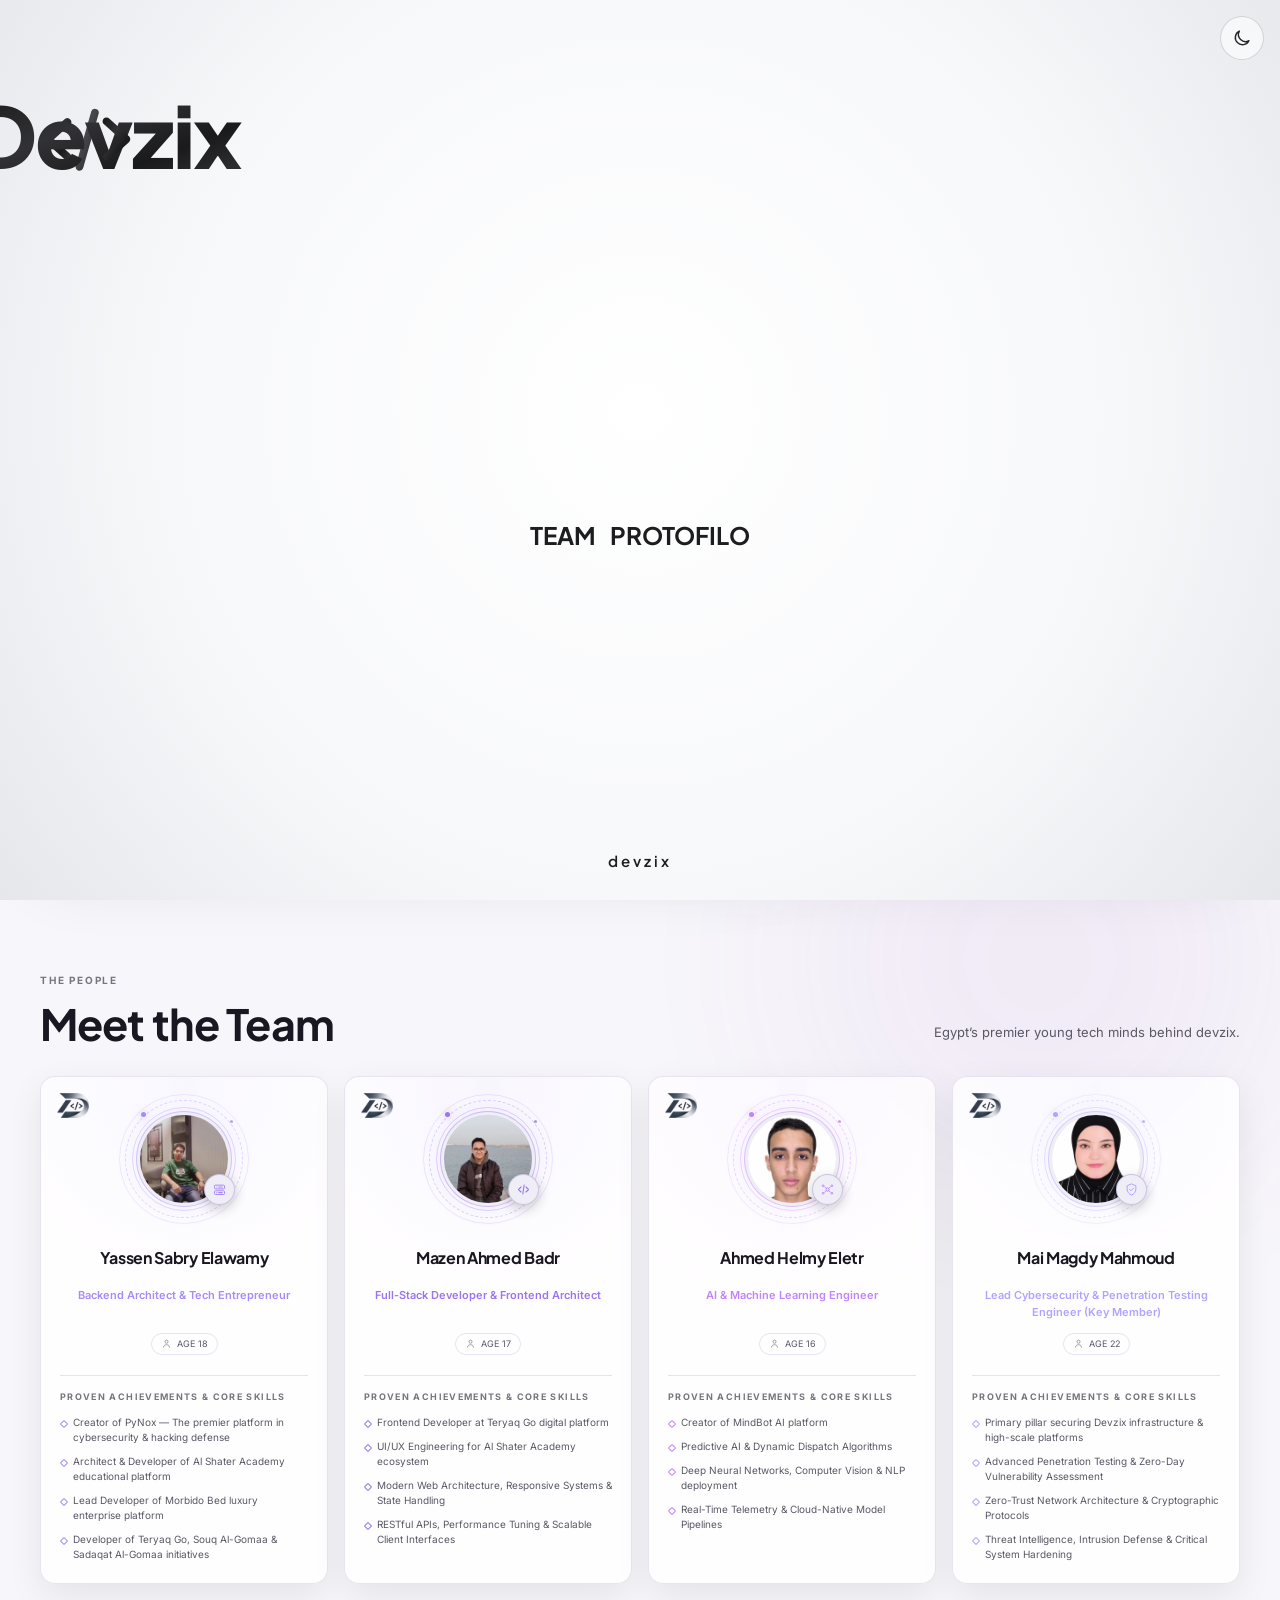
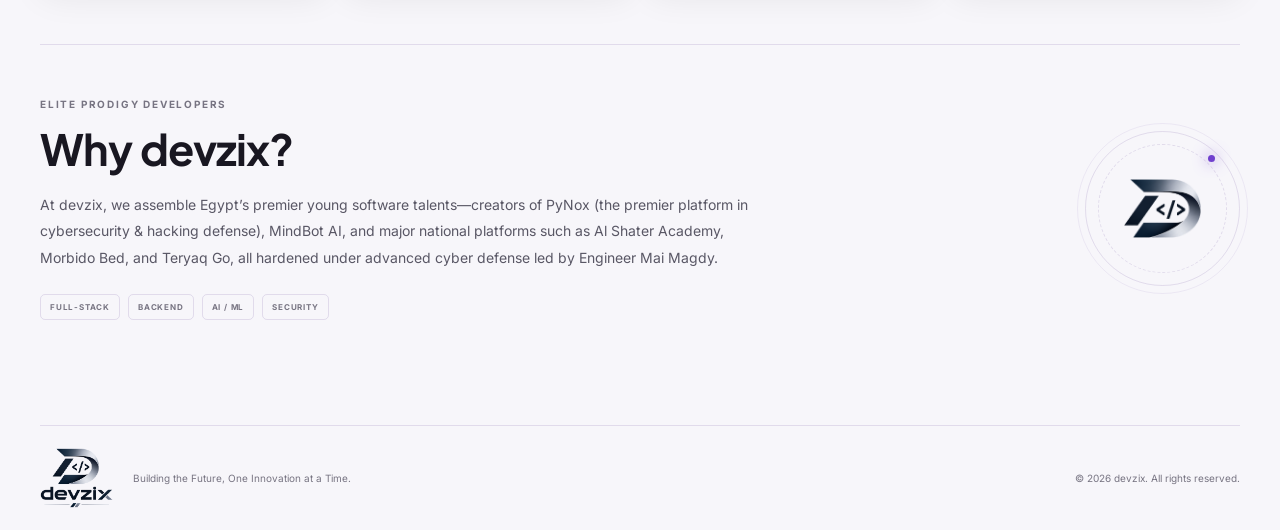
==== devzix-main/index.html @ 3f85831b "update all files" ====
<!doctype html>
<html lang="en" dir="ltr">
<head>
  <meta charset="utf-8">
  <meta name="viewport" content="width=device-width, initial-scale=1">
  <meta name="theme-color" content="#f4f7fb">
  <meta name="description" content="Devzix (ديفيزكس) — أقوى فريق تكنولوجي وبرمجي في مصر مكون من شباب عباقرة. يضم: ياسين صبري العوامي (مطور باينوكس PyNox، أكاديمية الشاطر وموربيدو)، أحمد حلمي (مهندس AI ومطور MindBot AI)، مازن أحمد بدر (مطور فرونت إند ترياق جو والشاطر)، ومي مجدي محمود (مهندسة الأمن السيبراني والعضو الأهم).">
  <meta name="keywords" content="Yassen Sabry Elawamy, Yasseen Sabry Elawamy, ياسين صبري العوامي, ياسين صبري, باينوكس, PyNox, اكاديمية الشاطر, Al Shater Academy, موربيدو, Morbido, ترياق جو, Ahmed Helmy Eletr, احمد حلمي, MindBot AI, Mazen Ahmed Badr, مازن احمد بدر, Mai Magdy Mahmoud, مي مجدي محمود, Devzix, ديفيزكس, أقوى تيم في مصر, شباب عباقرة, برمجة, امن سيبراني, ذكاء اصطناعي">
  <meta name="author" content="Devzix Team — Yassen Sabry Elawamy, Mazen Ahmed Badr, Mai Magdy Mahmoud, Ahmed Helmy Eletr">
  <meta name="robots" content="index, follow, max-image-preview:large, max-snippet:-1, max-video-preview:-1">
  <link rel="canonical" href="https://www.devzix.com/">
  <link rel="icon" type="image/x-icon" href="./favicon.ico?v=3">
  <link rel="icon" type="image/png" sizes="48x48" href="./favicon-48x48.png?v=3">
  <link rel="icon" type="image/png" sizes="96x96" href="./favicon-96x96.png?v=3">
  <link rel="icon" type="image/png" sizes="32x32" href="./favicon-32x32.png?v=3">
  <link rel="icon" type="image/png" sizes="16x16" href="./favicon-16x16.png?v=3">
  <link rel="icon" type="image/png" sizes="192x192" href="./android-chrome-192x192.png?v=3">
  <link rel="apple-touch-icon" sizes="180x180" href="./apple-touch-icon.png?v=3">
  <link rel="manifest" href="./site.webmanifest">
  <meta property="og:type" content="website">
  <meta property="og:site_name" content="Devzix">
  <meta property="og:title" content="Devzix (ديفيزكس) | أقوى تيم برمجي في مصر — ياسين صبري العوامي وفريق العباقرة">
  <meta property="og:description" content="فريق ديفيزكس: أقوى تيم برمجي في مصر مكون من شباب عباقرة. ياسين صبري العوامي (مطور باينوكس والشاطر وموربيدو)، أحمد حلمي (MindBot AI)، مازن بدر (ترياق جو والشاطر)، ومي مجدي (الأمن السيبراني).">
  <meta property="og:url" content="https://www.devzix.com/">
  <meta property="og:image" content="https://www.devzix.com/assets/images/team/yassen.webp">
  <meta property="og:image:alt" content="Yassen Sabry Elawamy - Back-End Developer at Devzix">
  <meta property="og:locale" content="en_US">
  <meta property="og:locale:alternate" content="ar_EG">
  <meta name="twitter:card" content="summary_large_image">
  <meta name="twitter:title" content="Devzix (ديفيزكس) | أقوى تيم برمجي في مصر — ياسين صبري العوامي وفريق العباقرة">
  <meta name="twitter:description" content="أقوى تيم برمجي في مصر: ياسين صبري العوامي (مطور باينوكس والشاطر وموربيدو)، أحمد حلمي (MindBot AI)، مازن بدر، ومي مجدي.">
  <meta name="twitter:image" content="https://www.devzix.com/assets/images/team/yassen.webp">
  <meta name="twitter:image:alt" content="Yassen Sabry Elawamy - Back-End Developer at Devzix">
  <link rel="preload" as="image" href="./assets/images/team/yassen.webp" type="image/webp" fetchpriority="high">
  <link rel="preload" as="image" href="./assets/images/team/mazen.webp" type="image/webp" fetchpriority="high">
  <link rel="preload" as="image" href="./assets/images/team/ahmed.webp" type="image/webp" fetchpriority="high">
  <link rel="preload" as="image" href="./assets/images/team/mai.webp" type="image/webp" fetchpriority="high">
  <title>Devzix (ديفيزكس) | أقوى تيم برمجي في مصر — ياسين صبري العوامي وفريق العباقرة</title>
  <script type="application/ld+json">
    {
      "@context": "https://schema.org",
      "@graph": [
        {
          "@type": "Organization",
          "@id": "https://www.devzix.com/#organization",
          "name": "Devzix",
          "alternateName": ["ديفيزكس", "Devsix", "devsix", "Devcex"],
          "slogan": "أقوى تيم برمجي وتكنولوجي في مصر مكون من شباب عباقرة",
          "url": "https://www.devzix.com/",
          "logo": {
            "@type": "ImageObject",
            "url": "https://www.devzix.com/android-chrome-512x512.png",
            "caption": "Devzix Official Logo"
          },
          "image": "https://www.devzix.com/android-chrome-512x512.png",
          "description": "Devzix (ديفيزكس) — أقوى فريق تكنولوجي وبرمجي في مصر مكون من شباب عباقرة يقودون الابتكار في البنية التحتية، أنظمة الاختراق والحماية، الذكاء الاصطناعي، وتطوير كبرى المنصات الرقمية.",
          "knowsAbout": [
            "Programming",
            "Web development",
            "Web design",
            "Backend Engineering",
            "Artificial intelligence",
            "Machine learning",
            "Cybersecurity & Penetration Testing",
            "PyNox Platform",
            "Al Shater Academy",
            "Morbido Bed Platform",
            "MindBot AI",
            "Teryaq Go"
          ],
          "member": [
            { "@id": "https://www.devzix.com/#yassen-sabry-elawamy" },
            { "@id": "https://www.devzix.com/#mazen-ahmed-badr" },
            { "@id": "https://www.devzix.com/#ahmed-helmy-eletr" },
            { "@id": "https://www.devzix.com/#mai-magdy-mahmoud" }
          ]
        },
        {
          "@type": "Person",
          "@id": "https://www.devzix.com/#yassen-sabry-elawamy",
          "name": "Yassen Sabry Elawamy",
          "alternateName": [
            "Yassin Sabry Elawamy",
            "Yasseen Sabry Elawamy",
            "Yassen Sabry",
            "Yassin Sabry",
            "ياسين صبري العوامي",
            "ياسين صبري"
          ],
          "jobTitle": "Back-End Developer & Platform Architect",
          "birthDate": "2008",
          "url": "https://www.devzix.com/#yassen",
          "worksFor": { "@id": "https://www.devzix.com/#organization" },
          "sameAs": [
            "https://alshateracademy.com/",
            "https://morbido-bed.com/",
            "https://annazalhello.alshateracademy.com/"
          ],
          "image": {
            "@type": "ImageObject",
            "@id": "https://www.devzix.com/assets/images/team/yassen.webp",
            "url": "https://www.devzix.com/assets/images/team/yassen.webp",
            "contentUrl": "https://www.devzix.com/assets/images/team/yassen.webp",
            "thumbnailUrl": "https://www.devzix.com/assets/images/team/yassen.webp",
            "caption": "Yassen Sabry Elawamy (ياسين صبري العوامي) - Back-End Developer at Devzix, Developer of PyNox, Al Shater Academy & Morbido",
            "name": "Yassen Sabry Elawamy",
            "width": "400",
            "height": "400"
          },
          "description": "ياسين صبري العوامي (Yassen Sabry Elawamy) هو مطور برمجيات ورائد أعمال ومصمم مواقع وبنية تحتية مصري شاب (من مواليد عام 2008، يبلغ من العمر نحو 18 عاماً). مطور منصة باينوكس (PyNox) الأقوى في عالم الاختراق والحماية، ومطور منصة وتطبيق أكاديمية الشاطر التعليمية (Al Shater Academy)، ومنصة وتطبيق مصانع موربيدو للمفروشات والمراتب الفاخرة (Morbido Bed)، بالإضافة إلى منصات ومشاريع رقمية مثل ترياق جو، سوق الجمعة، ومبادرة صدقة الجمعة.",
          "knowsAbout": [
            "منصة باينوكس (PyNox)",
            "أكاديمية الشاطر (Al Shater Academy)",
            "مصانع موربيدو (Morbido Bed)",
            "ترياق جو (Teryaq Go)",
            "Server-Side Architecture",
            "API Development",
            "Database Optimization",
            "Penetration Testing & Security",
            "Microservices & Cloud Infrastructure"
          ]
        },
        {
          "@type": "Person",
          "@id": "https://www.devzix.com/#mazen-ahmed-badr",
          "name": "Mazen Ahmed Badr",
          "alternateName": [
            "Mazen Ahmed Bakr",
            "Mazen Ahmed Bakr Badr",
            "مازن احمد بدر",
            "مازن احمد بكر",
            "مازن احمد بكر بدر"
          ],
          "jobTitle": "Full-Stack Developer & Frontend Engineer",
          "url": "https://www.devzix.com/#mazen",
          "worksFor": { "@id": "https://www.devzix.com/#organization" },
          "sameAs": [
            "https://alshateracademy.com/"
          ],
          "image": {
            "@type": "ImageObject",
            "@id": "https://www.devzix.com/assets/images/team/mazen.webp",
            "url": "https://www.devzix.com/assets/images/team/mazen.webp",
            "contentUrl": "https://www.devzix.com/assets/images/team/mazen.webp",
            "thumbnailUrl": "https://www.devzix.com/assets/images/team/mazen.webp",
            "caption": "Mazen Ahmed Badr (مازن احمد بدر) - Full-Stack Developer at Devzix, Frontend Developer of Teryaq Go & Al Shater Academy",
            "name": "Mazen Ahmed Badr",
            "width": "400",
            "height": "400"
          },
          "description": "مازن أحمد بدر (Mazen Ahmed Badr) مطور واجهات المستخدم (Frontend) وتطوير الويب المتكامل في Devzix، مطور فرونت إند في كبرى المنصات مثل منصة ترياق جو ومنصة أكاديمية الشاطر التعليمية، متخصص في هندسة الويب الحديثة وتصميم الواجهات المتجاوبة المتقدمة.",
          "knowsAbout": [
            "منصة ترياق جو (Teryaq Go Frontend)",
            "أكاديمية الشاطر (Al Shater Academy Frontend)",
            "Modern Web Architecture & Frontend Engineering",
            "RESTful APIs & Backend Integration",
            "Database Management & State Handling",
            "Performance Optimization & Responsive UI"
          ]
        },
        {
          "@type": "Person",
          "@id": "https://www.devzix.com/#ahmed-helmy-eletr",
          "name": "Ahmed Helmy Eletr",
          "alternateName": [
            "Ahmed Helmy",
            "Ahmed Helmy El-Attar",
            "احمد حلمي",
            "احمد حلمي العتر"
          ],
          "jobTitle": "AI Developer & Machine Learning Engineer",
          "url": "https://www.devzix.com/#ahmed",
          "worksFor": { "@id": "https://www.devzix.com/#organization" },
          "sameAs": [
            "https://mindbotai.pro/"
          ],
          "image": {
            "@type": "ImageObject",
            "@id": "https://www.devzix.com/assets/images/team/ahmed.webp",
            "url": "https://www.devzix.com/assets/images/team/ahmed.webp",
            "contentUrl": "https://www.devzix.com/assets/images/team/ahmed.webp",
            "thumbnailUrl": "https://www.devzix.com/assets/images/team/ahmed.webp",
            "caption": "Ahmed Helmy Eletr (احمد حلمي العتر) - AI Developer & Machine Learning Engineer at Devzix, Creator of MindBot AI",
            "name": "Ahmed Helmy Eletr",
            "width": "400",
            "height": "400"
          },
          "description": "أحمد حلمي العتر (Ahmed Helmy Eletr) مهندس الذكاء الاصطناعي وتعلّم الآلة، مطور منصة MindBot AI الرائدة (mindbotai.pro)، ومتخصص في نماذج الذكاء التنبؤي، الشبكات العصبية، الرؤية الحاسوبية، وتوزيع النماذج الذكية المتقدمة.",
          "knowsAbout": [
            "منصة MindBot AI (mindbotai.pro)",
            "Predictive AI & Dynamic Dispatch Algorithms",
            "Machine Learning Model Deployment",
            "Real-Time Data Processing & Telemetry",
            "Neural Networks & Computer Vision"
          ]
        },
        {
          "@type": "Person",
          "@id": "https://www.devzix.com/#mai-magdy-mahmoud",
          "name": "Mai Magdy Mahmoud",
          "alternateName": [
            "Mai Magdy",
            "مي مجدي محمود",
            "مي مجدي"
          ],
          "jobTitle": "Lead Cybersecurity & Penetration Testing Engineer",
          "url": "https://www.devzix.com/#mai",
          "worksFor": { "@id": "https://www.devzix.com/#organization" },
          "image": {
            "@type": "ImageObject",
            "@id": "https://www.devzix.com/assets/images/team/mai.webp",
            "url": "https://www.devzix.com/assets/images/team/mai.webp",
            "contentUrl": "https://www.devzix.com/assets/images/team/mai.webp",
            "thumbnailUrl": "https://www.devzix.com/assets/images/team/mai.webp",
            "caption": "Mai Magdy Mahmoud (مي مجدي محمود) - Lead Cybersecurity & Penetration Testing Engineer at Devzix",
            "name": "Mai Magdy Mahmoud",
            "width": "400",
            "height": "400"
          },
          "description": "مي مجدي محمود (Mai Magdy Mahmoud) مهندسة الأمن السيبراني واختبار الاختراق والعضو الأهم في فريق Devzix، المسؤولة عن تأمين وحماية البنية التحتية، بناء معماريات انعدام الثقة (Zero-Trust)، والتصدي للتهديدات السيبرانية المعقدة وتأمين كافة منصات الفريق.",
          "knowsAbout": [
            "العضو الأهم في حماية وتأمين Devzix",
            "Penetration Testing & Vulnerability Assessment",
            "Zero-Trust Network Architecture",
            "Encrypted Protocols & System Hardening",
            "Infrastructure Security & Threat Defense"
          ]
        },
        {
          "@type": "ItemList",
          "@id": "https://www.devzix.com/#team-directory",
          "name": "Devzix Team Members Directory",
          "description": "Devzix Team Index featuring Yassen Sabry Elawamy, Mazen Ahmed Badr, Ahmed Helmy Eletr, and Mai Magdy Mahmoud with full profiles and photos.",
          "itemListElement": [
            {
              "@type": "ListItem",
              "position": 1,
              "item": { "@id": "https://www.devzix.com/#yassen-sabry-elawamy" }
            },
            {
              "@type": "ListItem",
              "position": 2,
              "item": { "@id": "https://www.devzix.com/#mazen-ahmed-badr" }
            },
            {
              "@type": "ListItem",
              "position": 3,
              "item": { "@id": "https://www.devzix.com/#ahmed-helmy-eletr" }
            },
            {
              "@type": "ListItem",
              "position": 4,
              "item": { "@id": "https://www.devzix.com/#mai-magdy-mahmoud" }
            }
          ]
        },
        {
          "@type": "WebSite",
          "@id": "https://www.devzix.com/#website",
          "url": "https://www.devzix.com/",
          "name": "Devzix",
          "alternateName": "ديفيزكس",
          "inLanguage": ["en", "ar"],
          "publisher": { "@id": "https://www.devzix.com/#organization" }
        },
        {
          "@type": "WebPage",
          "@id": "https://www.devzix.com/#webpage",
          "url": "https://www.devzix.com/",
          "name": "Devzix (ديفيزكس) | أقوى تيم برمجي في مصر — ياسين صبري العوامي وفريق العباقرة",
          "description": "أقوى تيم برمجي وتكنولوجي في مصر مكون من شباب عباقرة: ياسين صبري العوامي (مطور باينوكس والشاطر وموربيدو)، أحمد حلمي (MindBot AI)، مازن بدر، ومي مجدي محمود.",
          "isPartOf": { "@id": "https://www.devzix.com/#website" },
          "about": { "@id": "https://www.devzix.com/#organization" },
          "mainEntity": { "@id": "https://www.devzix.com/#team-directory" },
          "inLanguage": ["en", "ar"]
        }
      ]
    }
  </script>
  <link rel="preconnect" href="https://fonts.googleapis.com">
  <link rel="preconnect" href="https://fonts.gstatic.com" crossorigin>
  <link href="https://fonts.googleapis.com/css2?family=DM+Sans:wght@400;500;600;700&family=IBM+Plex+Mono:wght@400;500;600&family=IBM+Plex+Sans+Arabic:wght@400;500;600;700&family=Inter:wght@400;500;600&family=Plus+Jakarta+Sans:ital,wght@0,500;0,600;0,700;0,800;1,700&family=Playfair+Display:ital,wght@1,800&family=Space+Grotesk:wght@400;500;600;700&display=swap" rel="stylesheet">
  <script>
    (function () {
      var savedTheme = null;
      var savedLanguage = null;
      try {
        savedTheme = window.localStorage.getItem('devzix-theme');
        savedLanguage = window.localStorage.getItem('devzix-language');
      } catch (error) {}
      var theme = savedTheme === 'light' || savedTheme === 'dark' ? savedTheme : 'light';
      var language = savedLanguage === 'ar' ? 'ar' : 'en';
      document.documentElement.setAttribute('data-intro-theme', theme);
      document.documentElement.lang = language;
      document.documentElement.dir = language === 'ar' ? 'rtl' : 'ltr';
    })();
  </script>
  <link rel="stylesheet" href="./css/style.css">
  <script src="./js/script.js" defer></script>
</head>
<body class="light-mode">
  <div id="intro" data-intro-theme="light">
  <button id="intro-theme-toggle" type="button" aria-label="Switch to light mode">
    <svg class="intro-sun" viewBox="0 0 24 24" fill="none" aria-hidden="true"><circle cx="12" cy="12" r="4"/><path d="M12 2v2m0 16v2M4.93 4.93l1.42 1.42m11.3 11.3 1.42 1.42M2 12h2m16 0h2M4.93 19.07l1.42-1.42m11.3-11.3 1.42-1.42"/></svg>
    <svg class="intro-moon" viewBox="0 0 24 24" fill="none" aria-hidden="true"><path d="M20.3 15.2A8.5 8.5 0 0 1 8.8 3.7 8.6 8.6 0 1 0 20.3 15.2Z"/></svg>
  </button>
<svg viewBox="300 260 1320 560" preserveAspectRatio="xMidYMid meet" xmlns="http://www.w3.org/2000/svg">
  <defs>
    <!-- Translucent Frosted Glass Base Gradient -->
    <linearGradient id="intro-appleGlassSurface" x1="15%" y1="0%" x2="85%" y2="100%">
      <stop offset="0%" style="stop-color: var(--intro-glass-1); stop-opacity: var(--intro-glass-opacity-1)"/>
      <stop offset="40%" style="stop-color: var(--intro-glass-2); stop-opacity: var(--intro-glass-opacity-2)"/>
      <stop offset="80%" style="stop-color: var(--intro-glass-3); stop-opacity: var(--intro-glass-opacity-3)"/>
      <stop offset="100%" style="stop-color: var(--intro-glass-4); stop-opacity: var(--intro-glass-opacity-4)"/>
    </linearGradient>

    <!-- Razor-Sharp Prismatic Glass Perimeter (Top Specular Highlight) -->
    <linearGradient id="intro-glassSpecularRim" x1="0%" y1="0%" x2="0%" y2="100%">
      <stop offset="0%" style="stop-color: var(--intro-rim-1); stop-opacity: var(--intro-rim-opacity-1)"/>
      <stop offset="25%" style="stop-color: var(--intro-rim-2); stop-opacity: var(--intro-rim-opacity-2)"/>
      <stop offset="65%" style="stop-color: var(--intro-rim-3); stop-opacity: var(--intro-rim-opacity-3)"/>
      <stop offset="100%" style="stop-color: var(--intro-rim-4); stop-opacity: var(--intro-rim-opacity-4)"/>
    </linearGradient>

    <!-- Inner Beveled Glass Caustic Reflection -->
    <linearGradient id="intro-innerBevelGleam" x1="0%" y1="0%" x2="0%" y2="100%">
      <stop offset="0%" style="stop-color: var(--intro-bevel-1); stop-opacity: var(--intro-bevel-opacity-1)"/>
      <stop offset="15%" style="stop-color: var(--intro-bevel-2); stop-opacity: var(--intro-bevel-opacity-2)"/>
      <stop offset="85%" style="stop-color: var(--intro-bevel-3); stop-opacity: var(--intro-bevel-opacity-3)"/>
      <stop offset="100%" style="stop-color: var(--intro-bevel-4); stop-opacity: var(--intro-bevel-opacity-4)"/>
    </linearGradient>

    <!-- VisionOS Curved Horizon Reflection Highlight -->
    <linearGradient id="intro-curvedHorizonSheen" x1="0%" y1="0%" x2="100%" y2="60%">
      <stop offset="0%" style="stop-color: var(--intro-sheen-1); stop-opacity: var(--intro-sheen-opacity-1)"/>
      <stop offset="50%" style="stop-color: var(--intro-sheen-2); stop-opacity: var(--intro-sheen-opacity-2)"/>
      <stop offset="100%" style="stop-color: var(--intro-sheen-3); stop-opacity: var(--intro-sheen-opacity-3)"/>
    </linearGradient>

    <!-- Deep Space Titanium for Vector Elements and Brand Typography -->
    <linearGradient id="intro-darkTitanium" x1="0%" y1="0%" x2="100%" y2="100%">
      <stop offset="0%" style="stop-color: var(--intro-ink-1); stop-opacity: var(--intro-ink-opacity-1)"/>
      <stop offset="40%" style="stop-color: var(--intro-ink-2); stop-opacity: var(--intro-ink-opacity-2)"/>
      <stop offset="70%" style="stop-color: var(--intro-ink-3); stop-opacity: var(--intro-ink-opacity-3)"/>
      <stop offset="100%" style="stop-color: var(--intro-ink-4); stop-opacity: var(--intro-ink-opacity-4)"/>
    </linearGradient>

    <!-- TACTILE FROSTED GLASS TEXTURE (Procedural Optical Micro-Grain) -->
    <filter id="intro-frostedGlassTexture" x="0%" y="0%" width="100%" height="100%">
      <feTurbulence type="fractalNoise" baseFrequency="0.82" numOctaves="4" result="rawNoise"/>
      <feColorMatrix type="matrix" values="
        0.35 0    0    0 0.75
        0    0.35 0    0 0.75
        0    0    0.38 0 0.78
        0    0    0    0.28 0" in="rawNoise" result="frostedGrain"/>
      <feComposite in="frostedGrain" in2="SourceGraphic" operator="in"/>
    </filter>

    <!-- Multi-Layered VisionOS Elevated Glass Shadows -->
    <filter id="intro-appleGlassElevation" x="-40%" y="-40%" width="180%" height="200%">
      <feDropShadow dx="0" dy="35" stdDeviation="45" flood-color="var(--intro-shadow-1)" flood-opacity="0.09"/>
      <feDropShadow dx="0" dy="12" stdDeviation="18" flood-color="var(--intro-shadow-2)" flood-opacity="0.05"/>
      <feDropShadow dx="0" dy="2" stdDeviation="3" flood-color="var(--intro-shadow-3)" flood-opacity="0.03"/>
    </filter>

    <style>
      
      /* --- Apple Motion Curves --- */

      /* 1. Main Capsule Float, Scale & Entrance */
      @keyframes intro-glassPillEntrance {
        0% {
          transform: translate(960px, 460px) scale(0.9);
          opacity: 0;
          filter: blur(14px);
        }
        14% {
          transform: translate(960px, 460px) scale(1.0);
          opacity: 1;
          filter: blur(0px);
        }
        82% {
          transform: translate(960px, 460px) scale(1.0);
          opacity: 1;
          filter: blur(0px);
        }
        94%, 100% {
          transform: translate(960px, 460px) scale(1.03);
          opacity: 0;
          filter: blur(10px);
        }
      }

      /* 2. Frosted Capsule Seamless Morphing Expansion */
      @keyframes intro-glassPillExpand {
        0%, 14% {
          width: 220px;
          x: -110px;
        }
        32%, 82% {
          width: 1200px;
          x: -600px;
        }
        94%, 100% {
          width: 220px;
          x: -110px;
        }
      }

      /* Inner Bevel Match */
      @keyframes intro-glassInnerExpand {
        0%, 14% {
          width: 212px;
          x: -106px;
        }
        32%, 82% {
          width: 1192px;
          x: -596px;
        }
        94%, 100% {
          width: 212px;
          x: -106px;
        }
      }

      /* 3. Left Bracket Smooth Glide */
      @keyframes intro-leftBracketSlide {
        0%, 14% {
          transform: translateX(0px);
        }
        32%, 82% {
          transform: translateX(-445px);
        }
        94%, 100% {
          transform: translateX(0px);
        }
      }

      /* 4. Slash Smooth Glide */
      @keyframes intro-slashSlide {
        0%, 14% {
          transform: translateX(0px);
        }
        32%, 82% {
          transform: translateX(-385px);
        }
        94%, 100% {
          transform: translateX(0px);
        }
      }

      /* 5. Right Bracket Smooth Glide */
      @keyframes intro-rightBracketSlide {
        0%, 14% {
          transform: translateX(0px);
        }
        32%, 82% {
          transform: translateX(445px);
        }
        94%, 100% {
          transform: translateX(0px);
        }
      }

      /* 6. Clean Typography Reveal Without Any Vertical Bar Line */
      @keyframes intro-textRevealClean {
        0%, 30% {
          -webkit-clip-path: inset(0 100% 0 0);
          clip-path: inset(0 100% 0 0);
          opacity: 0;
          transform: translateX(-18px);
        }
        32% {
          opacity: 1;
        }
        48%, 82% {
          -webkit-clip-path: inset(0 0% 0 0);
          clip-path: inset(0 0% 0 0);
          opacity: 1;
          transform: translateX(0px);
        }
        92%, 100% {
          -webkit-clip-path: inset(0 0% 0 0);
          clip-path: inset(0 0% 0 0);
          opacity: 0;
        }
      }

      /* 7. Subtitle Entrance Sequence */
      @keyframes intro-appleSubtitleSequence {
        0%, 42% {
          opacity: 0;
          transform: translateY(24px) scale(0.96);
          letter-spacing: 0.18em;
          filter: blur(6px);
        }
        58%, 82% {
          opacity: 1;
          transform: translateY(0) scale(1.0);
          letter-spacing: 0.32em;
          filter: blur(0px);
        }
        92%, 100% {
          opacity: 0;
          transform: translateY(-10px);
        }
      }

      /* Class Bindings */
      #intro .glass-container {
        animation: intro-glassPillEntrance 6.4s cubic-bezier(0.16, 1, 0.3, 1) infinite;
      }
      #intro .glass-body {
        animation: intro-glassPillExpand 6.4s cubic-bezier(0.16, 1, 0.3, 1) infinite;
      }
      #intro .glass-inner {
        animation: intro-glassInnerExpand 6.4s cubic-bezier(0.16, 1, 0.3, 1) infinite;
      }
      #intro .bracket-left {
        animation: intro-leftBracketSlide 6.4s cubic-bezier(0.16, 1, 0.3, 1) infinite;
      }
      #intro .slash-item {
        animation: intro-slashSlide 6.4s cubic-bezier(0.16, 1, 0.3, 1) infinite;
      }
      #intro .bracket-right {
        animation: intro-rightBracketSlide 6.4s cubic-bezier(0.16, 1, 0.3, 1) infinite;
      }
      #intro .text-clean-wipe {
        animation: intro-textRevealClean 6.4s cubic-bezier(0.16, 1, 0.3, 1) infinite;
      }
      #intro .sub-title-large {
        font-family: 'Plus Jakarta Sans', sans-serif;
        font-size: 42px;
        font-weight: 700;
        fill: var(--intro-sub-color);
        animation: intro-appleSubtitleSequence 6.4s cubic-bezier(0.16, 1, 0.3, 1) infinite;
      }
    </style>
  </defs>

  <!-- Morphing Apple Glassmorphic Pill -->
  <g class="glass-container">
    <!-- Layer 1: Translucent Refractive Surface with Multi-tier Elevation Drop Shadow -->
    <rect class="glass-body" 
          y="-110" 
          height="220" 
          rx="110" 
          fill="url(#intro-appleGlassSurface)" 
          stroke="url(#intro-glassSpecularRim)" 
          stroke-width="2.2" 
          filter="url(#intro-appleGlassElevation)"/>

    <!-- Layer 2: Tactile Frosted Glass Grain / Micro-Etched Optical Texture -->
    <rect class="glass-body" 
          y="-110" 
          height="220" 
          rx="110" 
          fill="var(--intro-glass-texture)" 
          filter="url(#intro-frostedGlassTexture)" 
          opacity="var(--intro-glass-texture-opacity)" 
          style="mix-blend-mode: overlay; pointer-events: none;"/>

    <!-- Layer 3: Inner Prismatic Bevel (Simulates Realistic Glass Thickness) -->
    <rect class="glass-inner" 
          y="-106" 
          height="212" 
          rx="106" 
          fill="none" 
          stroke="url(#intro-innerBevelGleam)" 
          stroke-width="1.8"/>

    <!-- Layer 4: Upper Horizon Arc Sheen (Apple Curved Glass Luster) -->
    <rect class="glass-inner" 
          y="-106" 
          height="100" 
          rx="100" 
          fill="url(#intro-curvedHorizonSheen)"/>

    <!-- Left Bracket < (Dark Titanium Precision Sculpture) -->
    <g class="bracket-left">
      <g transform="scale(3.4) translate(-24, -24)">
        <path fill="url(#intro-darkTitanium)" d="M14,35a2,2,0,0,0,1.3-3.5L7,24l8.3-7.5a2,2,0,0,0-2.6-3l-10,9a2,2,0,0,0,0,3l10,9A1.9,1.9,0,0,0,14,35Z"/>
      </g>
    </g>

    <!-- Slash Accent / (Obsidian Precision) -->
    <g class="slash-item">
      <g transform="scale(3.4) translate(-24, -24)">
        <path fill="url(#intro-darkTitanium)" opacity="0.88" d="M20,40h-.5a2,2,0,0,1-1.4-2.5l8-27.9a2,2,0,0,1,3.8,1l-8,28A1.9,1.9,0,0,1,20,40Z"/>
      </g>
    </g>

    <!-- Hero Brand Title "Devzix" (Clean Reveal with Zero Vertical Cursor Line) -->
    <g class="text-clean-wipe">
      <text x="35" y="52" 
            font-family="'Plus Jakarta Sans', sans-serif" 
            font-size="148" 
            font-weight="800" 
            fill="url(#intro-darkTitanium)" 
            text-anchor="middle" 
            letter-spacing="-3.2px">
        Devzix
      </text>
    </g>

    <!-- Right Bracket > (Dark Titanium Precision Sculpture) -->
    <g class="bracket-right">
      <g transform="scale(3.4) translate(-24, -24)">
        <path fill="url(#intro-darkTitanium)" d="M34,35a2,2,0,0,1-1.3-3.5L41,24l-8.3-7.5a2,2,0,1,1,2.6-3l10,9a2,2,0,0,1,0,3l-10,9A1.9,1.9,0,0,1,34,35Z"/>
      </g>
    </g>
  </g>

  <!-- Subtitle -->
  <g transform="translate(960, 705)">
    <text class="sub-title-large" text-anchor="middle" x="0" y="0">
      TEAM&#160;PROTOFILO
    </text>
  </g>
</svg>
  <div class="intro-wordmark">devzix</div>
  </div>
  <div class="ambient ambient-one" aria-hidden="true"></div>
  <div class="ambient ambient-two" aria-hidden="true"></div>
  <header class="site-header" id="top">
    <div class="header-inner">
      <a class="brand" href="#top" aria-label="devzix home">
        <img class="logo logo-light" src="./assets/images/logo-light.png" alt="Devzix logo" width="1005" height="829" loading="eager">
        <img class="logo logo-dark" src="./assets/images/logo-dark.png" alt="Devzix logo" width="840" height="765" loading="eager">
      </a>
      <div class="header-actions">
        <div class="lang-switch" id="languageToggle" role="group" aria-label="Language" dir="ltr" data-lang-active="en">
          <span class="lang-thumb" aria-hidden="true"></span>
          <button class="lang-btn" type="button" data-lang="en" aria-pressed="true">EN</button>
          <button class="lang-btn" type="button" data-lang="ar" aria-pressed="false">AR</button>
        </div>
        <button class="theme-toggle" id="themeToggle" type="button" aria-label="Switch to light mode" title="Switch theme">
          <svg class="icon-moon" viewBox="0 0 24 24" fill="none" aria-hidden="true"><path d="M20.3 15.2A8.5 8.5 0 0 1 8.8 3.7 8.6 8.6 0 1 0 20.3 15.2Z" stroke="currentColor" stroke-width="1.7" stroke-linecap="round" stroke-linejoin="round"/></svg>
          <svg class="icon-sun" viewBox="0 0 24 24" fill="none" aria-hidden="true"><circle cx="12" cy="12" r="4" stroke="currentColor" stroke-width="1.7"/><path d="M12 2v2m0 16v2M4.93 4.93l1.42 1.42m11.3 11.3 1.42 1.42M2 12h2m16 0h2M4.93 19.07l1.42-1.42m11.3-11.3 1.42-1.42" stroke="currentColor" stroke-width="1.7" stroke-linecap="round"/></svg>
        </button>
      </div>
    </div>
  </header>

  <main>
    <section class="hero section-shell" aria-labelledby="heroTitle">
      <div class="hero-copy reveal">
        <div class="eyebrow"><span class="status-dot"></span><span data-i18n="heroEyebrow">EGYPT’S LEADING YOUTH TECH FORCE</span></div>
        <div class="hero-wordmark-row">
          <h1 id="heroTitle">devzix</h1>
          <div class="hero-visual hero-visual-mobile reveal">
            <img class="hero-logo logo-light" src="./assets/images/logo-emblem-light.png" alt="Devzix logo" width="640" height="492" loading="eager">
            <img class="hero-logo logo-dark" src="./assets/images/logo-emblem-dark.png" alt="Devzix logo" width="540" height="450" loading="eager">
          </div>
        </div>
        <p class="hero-tagline" data-i18n="tagline">Building the Future, One Innovation at a Time.</p>
        <p class="hero-description" data-i18n="heroDescription">The most powerful tech team in Egypt, built by prodigy developers leading web architecture, AI, and cybersecurity.</p>
        <div class="hero-specialties" aria-label="Team disciplines" data-i18n-aria="specialtiesLabel">
          <span data-i18n="discipline1">Full-Stack Development</span><span data-i18n="discipline2">Backend Engineering</span><span data-i18n="discipline3">AI &amp; Machine Learning</span><span data-i18n="discipline4">Cybersecurity</span>
        </div>
        <a class="text-link" href="#team"><span data-i18n="meetLink">Meet the team</span><svg viewBox="0 0 20 20" fill="none" aria-hidden="true"><path d="M4 10h12m-5-5 5 5-5 5" stroke="currentColor" stroke-width="1.6" stroke-linecap="round" stroke-linejoin="round"/></svg></a>
      </div>
      <div class="hero-visual reveal">
        <img class="hero-logo logo-light" src="./assets/images/logo-emblem-light.png" alt="Devzix logo" width="640" height="492" loading="eager">
        <img class="hero-logo logo-dark" src="./assets/images/logo-emblem-dark.png" alt="Devzix logo" width="540" height="450" loading="eager">
      </div>
    </section>

    <section class="launch section-shell reveal" aria-labelledby="launchTitle">
      <div class="launch-copy">
        <div class="eyebrow"><span data-i18n="launchEyebrow">THE NEXT MILESTONE</span></div>
        <h2 id="launchTitle" data-i18n="launchTitle">Our portfolio is<br>almost ready.</h2>
        <p data-i18n="launchDescription">A closer look at what we make, how we think, and where we’re headed.</p>
      </div>
      <div class="countdown" aria-label="Time until the end of this month" data-i18n-aria="countdownLabel" aria-live="off">
        <div class="count-unit"><span class="count-number" id="days">00</span><span class="count-label" data-i18n="days">DAYS</span></div><span class="count-colon">:</span>
        <div class="count-unit"><span class="count-number" id="hours">00</span><span class="count-label" data-i18n="hours">HOURS</span></div><span class="count-colon">:</span>
        <div class="count-unit"><span class="count-number" id="minutes">00</span><span class="count-label" data-i18n="minutes">MINUTES</span></div><span class="count-colon">:</span>
        <div class="count-unit"><span class="count-number" id="seconds">00</span><span class="count-label" data-i18n="seconds">SECONDS</span></div>
      </div>
      <div class="launch-foot"><span class="launch-line"></span><span id="launchNote" data-i18n="countdownNote">A new chapter, at the close of this month.</span><span class="launch-pulse"></span></div>
    </section>

    <section class="team-section section-shell" id="team" aria-labelledby="teamTitle">
      <div class="section-heading reveal">
        <div><div class="eyebrow"><span data-i18n="teamEyebrow">THE PEOPLE</span></div><h2 id="teamTitle" data-i18n="teamTitle">Meet the Team</h2></div>
        <p data-i18n="teamSubtitle">Egypt’s premier young tech minds behind devzix.</p>
      </div>
      <div class="team-grid" id="teamGrid" aria-live="polite">
        <article class="team-card" id="yassen" data-member="yassen" itemscope itemtype="https://schema.org/Person" aria-label="Yassen Sabry Elawamy, Backend Architect &amp; Tech Entrepreneur">
          <img class="team-card-logo logo-light" src="./assets/images/logo-emblem-light.png" alt="Devzix logo" width="640" height="492">
          <img class="team-card-logo logo-dark" src="./assets/images/logo-emblem-dark.png" alt="Devzix logo" width="540" height="450">
          <div class="member-top">
            <div class="member-photo-wrap">
              <picture class="member-photo-picture">
                <source srcset="./assets/images/team/yassen.webp" type="image/webp">
                <img class="member-photo" itemprop="image" src="./assets/images/team/yassen.jpg" alt="Yassen Sabry Elawamy - Creator of PyNox, Al Shater Academy &amp; Morbido Bed | ياسين صبري العوامي" title="Yassen Sabry Elawamy | ياسين صبري العوامي" width="400" height="400" decoding="async" fetchpriority="high" loading="eager">
              </picture>
              <span class="orbit-track" aria-hidden="true"></span>
              <span class="orbit-satellite" aria-hidden="true"></span>
              <span class="member-role-icon"><svg viewBox="0 0 24 24" fill="none" aria-hidden="true"><rect x="4" y="5" width="16" height="6" rx="1.5" stroke="currentColor" stroke-width="1.6"/><rect x="4" y="14" width="16" height="6" rx="1.5" stroke="currentColor" stroke-width="1.6"/><path d="M7.5 8h.01M7.5 17h.01m3-9h6m-6 9h6" stroke="currentColor" stroke-width="1.7" stroke-linecap="round"/></svg></span>
            </div>
          </div>
          <div class="member-head">
            <h3 class="member-name" itemprop="name">Yassen Sabry Elawamy</h3>
            <p class="member-title" itemprop="jobTitle">Backend Architect &amp; Tech Entrepreneur</p>
            <span class="age-badge"><svg viewBox="0 0 24 24" fill="none" aria-hidden="true"><circle cx="12" cy="8" r="3.4" stroke="currentColor" stroke-width="1.5"/><path d="M5.5 20c.4-3.4 2.6-5.2 6.5-5.2s6.1 1.8 6.5 5.2" stroke="currentColor" stroke-width="1.5" stroke-linecap="round"/></svg><span>AGE 18</span></span>
          </div>
          <div class="card-divider"></div>
          <h4 class="skills-title">PROVEN ACHIEVEMENTS &amp; CORE SKILLS</h4>
          <ul class="skills-list">
            <li>Creator of PyNox — Premier platform in cybersecurity &amp; hacking defense</li>
            <li>Architect &amp; Developer of Al Shater Academy educational platform</li>
            <li>Lead Developer of Morbido Bed luxury furniture enterprise platform</li>
            <li>Developer of Teryaq Go, Souq Al-Gomaa &amp; Sadaqat Al-Gomaa initiatives</li>
          </ul>
        </article>
        <article class="team-card" id="mazen" data-member="mazen" itemscope itemtype="https://schema.org/Person" aria-label="Mazen Ahmed Badr, Full-Stack Developer &amp; Frontend Architect">
          <img class="team-card-logo logo-light" src="./assets/images/logo-emblem-light.png" alt="Devzix logo" width="640" height="492">
          <img class="team-card-logo logo-dark" src="./assets/images/logo-emblem-dark.png" alt="Devzix logo" width="540" height="450">
          <div class="member-top">
            <div class="member-photo-wrap">
              <picture class="member-photo-picture">
                <source srcset="./assets/images/team/mazen.webp" type="image/webp">
                <img class="member-photo" itemprop="image" src="./assets/images/team/mazen.jpg" alt="Mazen Ahmed Badr - Frontend Developer of Teryaq Go &amp; Al Shater Academy | مازن احمد بدر" title="Mazen Ahmed Badr | مازن احمد بدر" width="400" height="400" decoding="async" fetchpriority="high" loading="eager">
              </picture>
              <span class="orbit-track" aria-hidden="true"></span>
              <span class="orbit-satellite" aria-hidden="true"></span>
              <span class="member-role-icon"><svg viewBox="0 0 24 24" fill="none" aria-hidden="true"><path d="m8 8-4 4 4 4m8-8 4 4-4 4m-3-11-2 14" stroke="currentColor" stroke-width="1.7" stroke-linecap="round" stroke-linejoin="round"/></svg></span>
            </div>
          </div>
          <div class="member-head">
            <h3 class="member-name" itemprop="name">Mazen Ahmed Badr</h3>
            <p class="member-title" itemprop="jobTitle">Full-Stack Developer &amp; Frontend Architect</p>
            <span class="age-badge"><svg viewBox="0 0 24 24" fill="none" aria-hidden="true"><circle cx="12" cy="8" r="3.4" stroke="currentColor" stroke-width="1.5"/><path d="M5.5 20c.4-3.4 2.6-5.2 6.5-5.2s6.1 1.8 6.5 5.2" stroke="currentColor" stroke-width="1.5" stroke-linecap="round"/></svg><span>AGE 17</span></span>
          </div>
          <div class="card-divider"></div>
          <h4 class="skills-title">PROVEN ACHIEVEMENTS &amp; CORE SKILLS</h4>
          <ul class="skills-list">
            <li>Frontend Developer at Teryaq Go digital platform</li>
            <li>UI/UX Engineering for Al Shater Academy educational ecosystem</li>
            <li>Modern Web Architecture, Responsive Systems &amp; State Handling</li>
            <li>RESTful APIs, Performance Tuning &amp; Scalable Client Interfaces</li>
          </ul>
        </article>
        <article class="team-card" id="ahmed" data-member="ahmed" itemscope itemtype="https://schema.org/Person" aria-label="Ahmed Helmy Eletr, AI &amp; Machine Learning Engineer">
          <img class="team-card-logo logo-light" src="./assets/images/logo-emblem-light.png" alt="Devzix logo" width="640" height="492">
          <img class="team-card-logo logo-dark" src="./assets/images/logo-emblem-dark.png" alt="Devzix logo" width="540" height="450">
          <div class="member-top">
            <div class="member-photo-wrap">
              <picture class="member-photo-picture">
                <source srcset="./assets/images/team/ahmed.webp" type="image/webp">
                <img class="member-photo" itemprop="image" src="./assets/images/team/ahmed.png" alt="Ahmed Helmy Eletr - Creator of MindBot AI | احمد حلمي العتر" title="Ahmed Helmy Eletr | احمد حلمي العتر" width="400" height="400" decoding="async" fetchpriority="high" loading="eager">
              </picture>
              <span class="orbit-track" aria-hidden="true"></span>
              <span class="orbit-satellite" aria-hidden="true"></span>
              <span class="member-role-icon"><svg viewBox="0 0 24 24" fill="none" aria-hidden="true"><circle cx="12" cy="12" r="2.5" stroke="currentColor" stroke-width="1.5"/><circle cx="5" cy="6" r="1.4" stroke="currentColor" stroke-width="1.5"/><circle cx="19" cy="6" r="1.4" stroke="currentColor" stroke-width="1.5"/><circle cx="5" cy="18" r="1.4" stroke="currentColor" stroke-width="1.5"/><circle cx="19" cy="18" r="1.4" stroke="currentColor" stroke-width="1.5"/><path d="m7 7.4 3.2 2.7m6.8-2.7-3.2 2.7M7 16.6l3.2-2.7m6.8 2.7-3.2-2.7" stroke="currentColor" stroke-width="1.3"/></svg></span>
            </div>
          </div>
          <div class="member-head">
            <h3 class="member-name" itemprop="name">Ahmed Helmy Eletr</h3>
            <p class="member-title" itemprop="jobTitle">AI &amp; Machine Learning Engineer</p>
            <span class="age-badge"><svg viewBox="0 0 24 24" fill="none" aria-hidden="true"><circle cx="12" cy="8" r="3.4" stroke="currentColor" stroke-width="1.5"/><path d="M5.5 20c.4-3.4 2.6-5.2 6.5-5.2s6.1 1.8 6.5 5.2" stroke="currentColor" stroke-width="1.5" stroke-linecap="round"/></svg><span>AGE 16</span></span>
          </div>
          <div class="card-divider"></div>
          <h4 class="skills-title">PROVEN ACHIEVEMENTS &amp; CORE SKILLS</h4>
          <ul class="skills-list">
            <li>Creator of MindBot AI platform (mindbotai.pro)</li>
            <li>Predictive AI &amp; Dynamic Dispatch Algorithms</li>
            <li>Deep Neural Networks, Computer Vision &amp; NLP deployment</li>
            <li>Real-Time Telemetry &amp; Cloud-Native Model Pipelines</li>
          </ul>
        </article>
        <article class="team-card" id="mai" data-member="mai" itemscope itemtype="https://schema.org/Person" aria-label="Mai Magdy Mahmoud, Lead Cybersecurity &amp; Penetration Testing Engineer">
          <img class="team-card-logo logo-light" src="./assets/images/logo-emblem-light.png" alt="Devzix logo" width="640" height="492">
          <img class="team-card-logo logo-dark" src="./assets/images/logo-emblem-dark.png" alt="Devzix logo" width="540" height="450">
          <div class="member-top">
            <div class="member-photo-wrap">
              <picture class="member-photo-picture">
                <source srcset="./assets/images/team/mai.webp" type="image/webp">
                <img class="member-photo" itemprop="image" src="./assets/images/team/mai.jpeg" alt="Mai Magdy Mahmoud - Lead Cybersecurity Engineer &amp; Key Member | مي مجدي محمود" title="Mai Magdy Mahmoud | مي مجدي محمود" width="400" height="400" decoding="async" fetchpriority="high" loading="eager">
              </picture>
              <span class="orbit-track" aria-hidden="true"></span>
              <span class="orbit-satellite" aria-hidden="true"></span>
              <span class="member-role-icon"><svg viewBox="0 0 24 24" fill="none" aria-hidden="true"><path d="M12 3 19 6v5.3c0 4.7-3 7.8-7 9.7-4-1.9-7-5-7-9.7V6l7-3Z" stroke="currentColor" stroke-width="1.6" stroke-linejoin="round"/><path d="m9 12 2 2 4-4" stroke="currentColor" stroke-width="1.6" stroke-linecap="round" stroke-linejoin="round"/></svg></span>
            </div>
          </div>
          <div class="member-head">
            <h3 class="member-name" itemprop="name">Mai Magdy Mahmoud</h3>
            <p class="member-title" itemprop="jobTitle">Lead Cybersecurity Engineer (Key Member)</p>
            <span class="age-badge"><svg viewBox="0 0 24 24" fill="none" aria-hidden="true"><circle cx="12" cy="8" r="3.4" stroke="currentColor" stroke-width="1.5"/><path d="M5.5 20c.4-3.4 2.6-5.2 6.5-5.2s6.1 1.8 6.5 5.2" stroke="currentColor" stroke-width="1.5" stroke-linecap="round"/></svg><span>AGE 22</span></span>
          </div>
          <div class="card-divider"></div>
          <h4 class="skills-title">PROVEN ACHIEVEMENTS &amp; CORE SKILLS</h4>
          <ul class="skills-list">
            <li>Primary pillar securing Devzix infrastructure &amp; high-scale platforms</li>
            <li>Advanced Penetration Testing &amp; Zero-Day Vulnerability Assessment</li>
            <li>Zero-Trust Network Architecture &amp; Cryptographic Protocols</li>
            <li>Threat Intelligence, Intrusion Defense &amp; Critical System Hardening</li>
          </ul>
        </article>
      </div>
      <noscript>
        <ul>
          <li><strong>Yassen Sabry Elawamy (ياسين صبري العوامي)</strong> — Backend Architect &amp; Tech Entrepreneur (مطور باينوكس والشاطر وموربيدو)</li>
          <li><strong>Mazen Ahmed Badr (مازن احمد بدر)</strong> — Full-Stack &amp; Frontend Architect (مطور فرونت إند ترياق جو والشاطر)</li>
          <li><strong>Ahmed Helmy Eletr (احمد حلمي العتر)</strong> — AI Developer &amp; Machine Learning Engineer (مطور منصة MindBot AI)</li>
          <li><strong>Mai Magdy Mahmoud (مي مجدي محمود)</strong> — Lead Cybersecurity Engineer &amp; Key Member (العضو الأهم في الفريق)</li>
        </ul>
      </noscript>
    </section>

    <section class="about-section section-shell" aria-labelledby="aboutTitle">
      <div class="about-rule reveal"></div>
      <div class="about-content reveal">
        <div class="eyebrow"><span data-i18n="aboutEyebrow">ELITE PRODIGY DEVELOPERS</span></div>
        <h2 id="aboutTitle" data-i18n="aboutTitle">Why devzix?</h2>
        <p data-i18n="aboutText">At devzix, we assemble Egypt’s premier young software talents—creators of PyNox (the premier platform in cybersecurity &amp; hacking defense), MindBot AI, and major national platforms such as Al Shater Academy, Morbido Bed, and Teryaq Go, all hardened under advanced cyber defense led by Engineer Mai Magdy.</p>
        <div class="about-tags"><span data-i18n="tagFullstack">FULL-STACK</span><span data-i18n="tagBackend">BACKEND</span><span data-i18n="tagAi">AI / ML</span><span data-i18n="tagSecurity">SECURITY</span></div>
      </div>
      <div class="about-mark reveal">
        <div class="orbit-badge-inner">
          <img class="orbit-logo logo-light" src="./assets/images/logo-emblem-light.png" alt="Devzix logo" width="640" height="492" loading="eager">
          <img class="orbit-logo logo-dark" src="./assets/images/logo-emblem-dark.png" alt="Devzix logo" width="540" height="450" loading="eager">
        </div>
        <i aria-hidden="true"></i>
      </div>
    </section>

      </main>

  <footer class="site-footer section-shell">
    <a class="brand footer-brand" href="#top" aria-label="devzix home"><img class="logo logo-light" src="./assets/images/logo-light.png" alt="Devzix logo" width="1005" height="829" loading="eager"><img class="logo logo-dark" src="./assets/images/logo-dark.png" alt="Devzix logo" width="840" height="765" loading="eager"></a>
    <p class="footer-tagline" data-i18n="tagline">Building the Future, One Innovation at a Time.</p>
    <span class="copyright" data-i18n="copyright">© 2026 devzix. All rights reserved.</span>
  </footer>
</body>
</html>
---- devzix-main/css/style.css ----
:root{color-scheme:dark;--bg-primary:#080d17;--bg-secondary:#0d1421;--card-background:rgba(15,23,37,.86);--surface:#111b2b;--text-primary:#f1f5fb;--text-secondary:#9aa7ba;--text-muted:#6d7a90;--border-color:rgba(145,167,197,.14);--border-strong:rgba(145,167,197,.23);--accent-color:#62b8f4;--accent-bright:#8bd7ff;--accent-soft:rgba(80,174,236,.13);--shadow:0 22px 70px rgba(0,0,0,.23);--header-bg:rgba(8,13,23,.77);--grid-line:rgba(113,160,199,.045);font-family:var(--font-body);font-synthesis:none;text-rendering:optimizeLegibility}*{box-sizing:border-box}html{scroll-behavior:smooth;scroll-padding-top:92px}body{margin:0;min-width:320px;background:var(--bg-primary);color:var(--text-primary);font-family:var(--font-body);line-height:1.6;overflow-x:hidden;transition:background-color .35s,color .35s}body:before{content:"";position:fixed;inset:0;z-index:-2;pointer-events:none;background-image:linear-gradient(var(--grid-line) 1px,transparent 1px),linear-gradient(90deg,var(--grid-line) 1px,transparent 1px);background-size:76px 76px;mask-image:linear-gradient(to bottom,black,transparent 70%)}body.light-mode{color-scheme:light;--bg-primary:#f4f7fb;--bg-secondary:#edf2f8;--card-background:rgba(255,255,255,.86);--surface:#fff;--text-primary:#101b2c;--text-secondary:#536175;--text-muted:#7b8798;--border-color:rgba(45,73,110,.14);--border-strong:rgba(45,73,110,.24);--accent-color:#147bc0;--accent-bright:#0874ba;--accent-soft:rgba(34,137,204,.1);--shadow:0 22px 65px rgba(31,58,91,.09);--header-bg:rgba(245,248,252,.84);--grid-line:rgba(53,101,146,.055)}button,a{-webkit-tap-highlight-color:transparent}a{color:inherit;text-decoration:none}button{font:inherit}.ambient{position:absolute;pointer-events:none;z-index:-1;border-radius:50%;filter:blur(100px);opacity:.12}.ambient-one{width:min(55vw,740px);height:min(55vw,740px);top:70px;left:25%;background:#1265a8}.ambient-two{width:min(38vw,480px);height:min(38vw,480px);top:720px;right:0;background:#1b5484;opacity:.08}.section-shell{width:min(100% - 64px,1200px);margin-inline:auto}.site-header{position:sticky;top:0;z-index:20;width:100%;border-bottom:1px solid var(--border-color);background:var(--header-bg);backdrop-filter:blur(18px);-webkit-backdrop-filter:blur(18px);animation:header-in .6s ease both}.header-inner{width:min(100% - 64px,1200px);height:76px;margin:auto;display:flex;align-items:center;justify-content:space-between}.brand{display:inline-flex;align-items:center;gap:10px}.logo{display:block;flex:0 0 auto;height:44px;width:auto;object-fit:contain}.logo-dark{display:none}:root[data-intro-theme="dark"] .logo-light{display:none}:root[data-intro-theme="dark"] .logo-dark{display:block}.footer-brand .logo{height:60px}@media(max-width:680px){.brand:not(.footer-brand) .logo{height:38px}}.header-actions{display:flex;align-items:center;gap:12px}.theme-toggle{height:38px;border:0;background:transparent;color:var(--text-secondary);cursor:pointer;transition:color .2s,background-color .2s}.theme-toggle:hover{color:var(--text-primary)}.theme-toggle{width:38px;display:grid;place-items:center;border:1px solid var(--border-color);border-radius:12px}.theme-toggle svg{width:18px;height:18px}.icon-sun{display:none}.light-mode .icon-moon{display:none}.light-mode .icon-sun{display:block}.theme-toggle:focus-visible,.brand:focus-visible,.text-link:focus-visible{outline:2px solid var(--accent-bright);outline-offset:4px;border-radius:4px}.hero{min-height:0;display:grid;grid-template-columns:minmax(0,1fr);align-items:center;padding-top:76px;padding-bottom:83px;gap:0}.hero-copy{position:relative;z-index:1}.eyebrow{display:flex;align-items:center;gap:10px;color:var(--text-muted);font-size:10px;font-weight:700;letter-spacing:.18em}.status-dot{width:7px;height:7px;flex:none;border-radius:50%;background:var(--accent-bright);box-shadow:0 0 0 4px var(--accent-soft),0 0 13px rgba(90,190,245,.6)}.hero h1{margin:27px 0 5px;font:800 clamp(68px,9.2vw,112px)/.98 var(--font-heading);letter-spacing:-.02em}.hero-tagline{margin:22px 0 11px;color:var(--text-primary);font:600 clamp(17px,2vw,21px)/1.4 var(--font-body);letter-spacing:normal}.hero-description{max-width:470px;margin:0;color:var(--text-secondary);font-size:15px;line-height:1.85}.hero-specialties{max-width:530px;display:flex;flex-wrap:wrap;align-items:center;gap:9px 11px;margin-top:24px;color:var(--text-muted);font-size:11px}.text-link{display:inline-flex;align-items:center;gap:11px;margin-top:32px;color:var(--accent-bright);font-size:12px;font-weight:700}.text-link svg{width:17px;height:17px;transition:transform .2s}.text-link:hover svg{transform:translateX(4px)}.launch{position:relative;min-height:232px;padding:40px 44px 31px;border:1px solid var(--border-color);border-radius:16px;background:linear-gradient(112deg,var(--card-background),rgba(17,28,44,.48));display:grid;grid-template-columns:1fr 1.1fr;align-items:center;column-gap:30px;box-shadow:var(--shadow);overflow:hidden}.light-mode .launch{background:linear-gradient(112deg,rgba(255,255,255,.9),rgba(240,246,252,.74))}.launch:after{content:"";position:absolute;right:-80px;top:-130px;width:320px;height:320px;border-radius:50%;background:rgba(51,158,218,.075);filter:blur(65px);pointer-events:none}.launch-copy .eyebrow{margin-bottom:13px}.launch h2{margin:0;font:700 clamp(24px,3.1vw,34px)/1.18 var(--font-heading);letter-spacing:-.02em}.launch-copy>p{margin:10px 0 0;color:var(--text-secondary);font-size:12px}.countdown{position:relative;z-index:1;display:flex;align-items:center;justify-content:space-between;gap:8px;padding:10px 3px 0}.count-unit{min-width:46px;display:flex;flex-direction:column;align-items:center;gap:5px}.count-number{font:700 clamp(29px,4vw,43px)/1 var(--font-heading);letter-spacing:-.02em;font-variant-numeric:tabular-nums;transition:transform .2s,color .2s;color:var(--text-primary)}.count-number.tick{transform:translateY(-3px);color:var(--accent-bright)}.count-label{color:var(--text-muted);font-size:8px;font-weight:700;letter-spacing:.13em}.count-colon{align-self:flex-start;padding-top:7px;color:var(--accent-color);font-size:23px;font-weight:400;opacity:.6}.launch-foot{grid-column:1/-1;align-self:end;display:flex;align-items:center;gap:10px;margin-top:22px;color:var(--text-muted);font-size:10px}.launch-line{width:32px;height:1px;background:var(--accent-color);opacity:.7}.launch-pulse{margin-left:auto;width:6px;height:6px;background:var(--accent-bright);border-radius:50%;box-shadow:0 0 12px var(--accent-bright)}.team-section{padding-top:112px}.section-heading{display:flex;align-items:end;justify-content:space-between;margin-bottom:28px}.section-heading .eyebrow{margin-bottom:11px}.section-heading h2,.about-content h2{margin:0;font:700 clamp(30px,4.2vw,43px)/1.15 var(--font-heading);letter-spacing:-.02em}.section-heading>p{margin:0 0 6px;color:var(--text-secondary);font-size:13px}.team-grid{display:grid;grid-template-columns:repeat(4,minmax(0,1fr));gap:16px}.team-card{--member-accent:#66c2f5;position:relative;min-width:0;min-height:434px;padding:23px 19px 21px;border:1px solid var(--border-color);border-radius:15px;background:var(--card-background);box-shadow:0 12px 35px rgba(0,0,0,.08);overflow:hidden;transition:transform .28s ease,border-color .28s ease,box-shadow .28s ease,background-color .35s}.team-card-logo{position:absolute;top:16px;inset-inline-start:16px;width:32px;height:auto;z-index:2;pointer-events:none;opacity:.85}.team-card:before{content:"";position:absolute;inset:0;background:radial-gradient(circle at 50% 2%,color-mix(in srgb,var(--member-accent) 12%,transparent),transparent 40%);opacity:.8;pointer-events:none}.team-card:hover{transform:translateY(-6px);border-color:color-mix(in srgb,var(--member-accent) 50%,var(--border-color));box-shadow:0 18px 46px rgba(0,0,0,.18),0 0 32px color-mix(in srgb,var(--member-accent) 10%,transparent)}.team-card[data-member="yassen"]{--member-accent:#85aaff}.team-card[data-member="ahmed"]{--member-accent:#a5a0ff}.team-card[data-member="mai"]{--member-accent:#61d8c6}.member-top{position:relative;display:flex;align-items:center;justify-content:center;height:118px;margin-bottom:16px}.member-photo-wrap{position:relative;width:96px;height:96px;border-radius:50%;padding:3px;border:1px solid color-mix(in srgb,var(--member-accent) 46%,transparent);background:var(--bg-secondary);box-shadow:0 0 24px color-mix(in srgb,var(--member-accent) 14%,transparent);transition:transform .3s}.team-card:hover .member-photo-wrap{transform:scale(1.055)}.member-photo-picture{display:block;width:100%;height:100%}.member-photo{display:block;width:100%;height:100%;border-radius:50%;object-fit:cover;object-position:center 35%;background:var(--accent-soft)}.member-role-icon{position:absolute;right:-4px;bottom:1px;width:31px;height:31px;display:grid;place-items:center;border-radius:50%;border:1px solid var(--border-strong);background:var(--bg-secondary);color:var(--member-accent);box-shadow:0 4px 13px rgba(0,0,0,.2)}.member-role-icon svg{width:15px;height:15px}.member-head{text-align:center;position:relative}.member-name{min-height:47px;display:flex;align-items:center;justify-content:center;margin:0;color:var(--text-primary);font:700 16px/1.35 var(--font-heading);letter-spacing:-.02em}.member-title{min-height:34px;margin:6px 0 10px;color:var(--member-accent);font-size:11px;font-weight:600;line-height:1.5}.age-badge{display:inline-flex;align-items:center;gap:5px;padding:3px 9px;border:1px solid var(--border-color);border-radius:99px;color:var(--text-secondary);font-size:9px}.age-badge svg{width:11px;height:11px;color:var(--text-muted)}.card-divider{height:1px;margin:18px 0 14px;background:var(--border-color)}.skills-title{margin:0 0 11px;color:var(--text-muted);font-size:9px;font-weight:700;letter-spacing:.15em}.skills-list{display:flex;flex-direction:column;gap:9px;margin:0;padding:0;list-style:none}.skills-list li{position:relative;padding-inline-start:13px;color:var(--text-secondary);font-size:10px;line-height:1.5}.skills-list li:before{content:"";position:absolute;inset-inline-start:1px;top:.55em;width:4px;height:4px;border:1px solid var(--member-accent);border-radius:1px;transform:rotate(45deg);transition:background .2s,box-shadow .2s}.team-card:hover .skills-list li:before{background:var(--member-accent);box-shadow:0 0 7px var(--member-accent)}.about-section{position:relative;display:grid;grid-template-columns:1fr auto;align-items:center;gap:55px;padding-top:112px;padding-bottom:105px}.about-rule{position:absolute;top:60px;inset-inline:0;height:1px;background:var(--border-color)}.about-content{max-width:740px}.about-content .eyebrow{margin-bottom:12px}.about-content p{max-width:720px;margin:18px 0 22px;color:var(--text-secondary);font-size:14px;line-height:1.9}.about-tags{display:flex;flex-wrap:wrap;gap:8px}.about-tags span{padding:6px 9px;border:1px solid var(--border-color);border-radius:5px;color:var(--text-muted);font-size:8px;font-weight:700;letter-spacing:.1em}.about-mark{position:relative;width:155px;height:155px;display:grid;place-items:center;border:1px solid var(--border-color);border-radius:50%}.about-mark .orbit-badge-inner{position:absolute;inset:0;display:flex;align-items:center;justify-content:center}.orbit-badge-inner .orbit-logo{width:50%;height:auto;object-fit:contain;display:block;margin:0 auto;z-index:1}.orbit-badge-inner .orbit-logo.logo-dark{display:none}:root[data-intro-theme="dark"] .orbit-badge-inner .orbit-logo.logo-light{display:none}:root[data-intro-theme="dark"] .orbit-badge-inner .orbit-logo.logo-dark{display:block}.about-mark:before,.about-mark:after{content:"";position:absolute;inset:12px;border:1px dashed var(--border-color);border-radius:50%}.about-mark:after{inset:-9px;border-style:solid;opacity:.5}.about-mark i{position:absolute;top:23px;right:24px;width:7px;height:7px;background:var(--accent-bright);border-radius:50%;box-shadow:0 0 15px var(--accent-bright)}.site-footer{min-height:93px;padding-top:22px;padding-bottom:22px;border-top:1px solid var(--border-color);display:flex;align-items:center;gap:20px}.footer-tagline{margin:0;color:var(--text-muted);font-size:10px}.copyright{margin-inline-start:auto;color:var(--text-muted);font-size:10px}.reveal{opacity:0;transform:translateY(18px);transition:opacity .7s ease,transform .7s cubic-bezier(.2,.7,.2,1)}.reveal.is-visible{opacity:1;transform:translateY(0)}@keyframes header-in{from{opacity:0;transform:translateY(-7px)}to{opacity:1;transform:translateY(0)}}[dir="rtl"]{font-family:var(--font-body)}[dir="rtl"] h1,[dir="rtl"] h2,[dir="rtl"] .member-name{font-family:var(--font-heading)}[dir="rtl"] .member-title{font-family:var(--font-body)}[dir="rtl"] .text-link svg{transform:scaleX(-1)}[dir="rtl"] .text-link:hover svg{transform:scaleX(-1) translateX(4px)}[dir="rtl"] .count-colon{direction:ltr}[dir="rtl"] .about-mark i{right:auto;left:24px}@media(min-width:1400px){.team-card{padding-inline:22px;min-height:440px}}@media(max-width:1000px){.section-shell,.header-inner{width:min(100% - 48px,900px)}.hero{min-height:0;gap:0}.team-grid{grid-template-columns:repeat(2,minmax(0,1fr));gap:18px}.team-card{min-height:410px;padding-inline:24px}.member-name{font-size:18px}.member-title{font-size:12px}.skills-list li{font-size:11px}.launch{padding-inline:32px}.about-section{gap:35px}}@media(max-width:680px){.section-shell,.header-inner{width:calc(100% - 36px)}.header-inner{height:66px}.header-actions{gap:12px}.hero{min-height:auto;grid-template-columns:1fr;padding-top:73px;padding-bottom:52px;gap:18px}.hero h1{font-size:clamp(67px,18vw,100px);margin-top:23px}.hero-description{font-size:14px}.hero-specialties{gap:8px 9px;font-size:10px}.launch{min-height:auto;grid-template-columns:1fr;padding:27px 23px 23px;row-gap:19px}.launch h2{font-size:28px}.countdown{padding:7px 0 0}.count-unit{min-width:45px}.count-number{font-size:clamp(30px,8vw,40px)}.count-label{font-size:7px}.count-colon{font-size:20px}.launch-foot{margin-top:4px;font-size:9px}.team-section{padding-top:77px}.section-heading{align-items:flex-start;flex-direction:column;gap:7px;margin-bottom:23px}.section-heading h2,.about-content h2{font-size:35px}.section-heading>p{margin:0}.team-grid{grid-template-columns:1fr;gap:14px}.team-card{min-height:0;padding:22px 23px 23px}.team-card-logo{width:26px}.member-top{height:106px;margin-bottom:12px}.member-photo-wrap{width:88px;height:88px}.member-name{min-height:0;font-size:18px}.member-title{min-height:0;margin:5px 0 9px;font-size:12px}.card-divider{margin:16px 0 13px}.skills-list{gap:8px}.skills-list li{font-size:11px}.about-section{grid-template-columns:1fr;padding-top:84px;padding-bottom:72px;gap:25px}.about-rule{top:40px}.about-content p{font-size:13px}.about-mark{position:absolute;width:93px;height:93px;inset-inline-end:0;top:70px;opacity:.74}.about-mark:before{inset:8px}.about-mark:after{inset:-5px}.about-mark i{top:13px;inset-inline-end:14px}.about-content{padding-inline-end:5px}.about-content h2{padding-inline-end:75px}.site-footer{min-height:125px;display:grid;grid-template-columns:1fr auto;gap:8px 15px;padding-top:20px;padding-bottom:20px}.footer-tagline{grid-column:1/-1;grid-row:2}.copyright{grid-column:1/-1;grid-row:3;margin:0}.footer-brand{grid-column:1;grid-row:1}}@media(max-width:390px){.section-shell,.header-inner{width:calc(100% - 28px)}.hero-specialties{max-width:335px}.launch{padding-inline:17px}.countdown{gap:3px}.count-unit{min-width:39px}.count-label{letter-spacing:.08em}.count-number{font-size:30px}.count-colon{font-size:18px}.header-actions{gap:12px}}@media(prefers-reduced-motion:reduce){*,*::before,*::after{scroll-behavior:auto!important;animation-duration:.01ms!important;animation-iteration-count:1!important;transition-duration:.01ms!important}.reveal{opacity:1;transform:none}}

#intro .sub-title-large{word-spacing:.42em}
@media(max-width:599px){#intro .sub-title-large{word-spacing:.58em}}

/* devzix identity refresh — graphite, restrained violet, and soft lavender. */
:root{color-scheme:dark;--bg-primary:#09090f;--bg-secondary:#11111b;--card-background:rgba(18,18,29,.9);--surface:#171722;--text-primary:#f5f5f7;--text-secondary:#a1a1aa;--text-muted:#777783;--border-color:rgba(167,139,250,.16);--border-strong:rgba(167,139,250,.25);--accent-color:#8b5cf6;--accent-bright:#a78bfa;--accent-soft:rgba(139,92,246,.15);--shadow:0 22px 70px rgba(0,0,0,.32);--header-bg:rgba(9,9,15,.82);--grid-line:rgba(167,139,250,.035);font-family:var(--font-body)}
body{font-family:var(--font-body);background-color:var(--bg-primary)}
body.light-mode{color-scheme:light;--bg-primary:#f7f6fa;--bg-secondary:#efedf5;--card-background:rgba(255,255,255,.9);--surface:#fff;--text-primary:#191721;--text-secondary:#595765;--text-muted:#777482;--border-color:rgba(110,81,164,.16);--border-strong:rgba(110,81,164,.26);--accent-color:#7542d7;--accent-bright:#7040ce;--accent-soft:rgba(124,82,208,.1);--shadow:0 22px 65px rgba(43,30,69,.09);--header-bg:rgba(248,247,251,.88);--grid-line:rgba(110,81,164,.045)}
.ambient-one{background:#633bb3;opacity:.11}.ambient-two{background:#a65dcc;opacity:.065}

.hero h1,.launch h2,.section-heading h2,.about-content h2,.count-number{font-family:var(--font-heading)}
.text-link,.count-colon,.launch-line{color:var(--accent-bright)}.status-dot{background:var(--accent-bright);box-shadow:0 0 0 4px var(--accent-soft),0 0 12px rgba(167,139,250,.38)}
.launch{background:linear-gradient(112deg,var(--card-background),rgba(19,18,29,.55))}.light-mode .launch{background:linear-gradient(112deg,rgba(255,255,255,.92),rgba(244,241,250,.82))}.launch:after{background:rgba(139,92,246,.055)}.launch-pulse{background:var(--accent-bright);box-shadow:0 0 10px rgba(167,139,250,.55)}
.team-card{--member-accent:#9b75ef}.team-card[data-member="yassen"]{--member-accent:#a78bfa}.team-card[data-member="ahmed"]{--member-accent:#c084fc}.team-card[data-member="mai"]{--member-accent:#b4a2ff}.team-card:before{background:radial-gradient(circle at 50% 2%,color-mix(in srgb,var(--member-accent) 8%,transparent),transparent 43%)}.team-card:hover{box-shadow:0 18px 42px rgba(0,0,0,.17),0 0 26px color-mix(in srgb,var(--member-accent) 8%,transparent)}
.member-photo-wrap{isolation:isolate;z-index:1;border-color:color-mix(in srgb,var(--member-accent) 42%,transparent);box-shadow:0 0 22px color-mix(in srgb,var(--member-accent) 12%,transparent)}.member-photo-wrap:before{content:"";position:absolute;inset:-18px;border:1px solid color-mix(in srgb,var(--member-accent) 17%,transparent);border-radius:50%;pointer-events:none;animation:ring-breathe 4.8s ease-in-out infinite}.member-photo-wrap:after{content:"";position:absolute;inset:-5px;border:1px solid color-mix(in srgb,var(--member-accent) 31%,transparent);border-radius:50%;pointer-events:none}.member-photo{position:relative;z-index:1}.orbit-track{position:absolute;inset:-12px;border:1px dashed color-mix(in srgb,var(--member-accent) 33%,transparent);border-radius:50%;pointer-events:none;animation:member-orbit 22s linear infinite}.orbit-track:before{content:"";position:absolute;left:13%;top:9%;width:5px;height:5px;border-radius:50%;background:var(--member-accent);box-shadow:0 0 9px color-mix(in srgb,var(--member-accent) 65%,transparent)}.orbit-track:after{content:"";position:absolute;right:8%;bottom:20%;width:3px;height:3px;border-radius:50%;background:color-mix(in srgb,var(--member-accent) 75%,white);box-shadow:0 0 7px color-mix(in srgb,var(--member-accent) 65%,transparent)}.orbit-satellite{position:absolute;inset:-18px;border:1px solid transparent;border-radius:50%;pointer-events:none;animation:member-orbit 31s linear infinite reverse}.orbit-satellite:after{content:"";position:absolute;right:12%;top:19%;width:3px;height:3px;border-radius:50%;background:var(--member-accent);opacity:.78}.member-role-icon{z-index:3;border-color:var(--border-strong);background:var(--bg-secondary)}
@keyframes member-orbit{to{transform:rotate(360deg)}}@keyframes ring-breathe{0%,100%{opacity:.38;transform:scale(.985)}50%{opacity:.82;transform:scale(1.025)}}
:root[data-intro-theme="light"],
#intro[data-intro-theme="light"] {
  --intro-background: radial-gradient(circle at 50% 46%, #FFFFFF 0%, #F7F8FA 60%, #E5E7EB 100%);
  --intro-glass-1: #FFFFFF;
  --intro-glass-opacity-1: .82;
  --intro-rim-1: #FFFFFF;
  --intro-rim-opacity-1: 1;
  --intro-bevel-1: #FFFFFF;
  --intro-bevel-opacity-1: .9;
  --intro-ink-1: #161617;
  --intro-ink-opacity-1: 1;
  --intro-glass-2: #FFFFFF;
  --intro-glass-opacity-2: .48;
  --intro-rim-2: #FFFFFF;
  --intro-rim-opacity-2: .75;
  --intro-bevel-2: #FFFFFF;
  --intro-bevel-opacity-2: .2;
  --intro-ink-2: #323236;
  --intro-ink-opacity-2: 1;
  --intro-glass-3: #F2F3F7;
  --intro-glass-opacity-3: .38;
  --intro-rim-3: #C7C8D1;
  --intro-rim-opacity-3: .4;
  --intro-bevel-3: #FFFFFF;
  --intro-bevel-opacity-3: 0;
  --intro-ink-3: #1A1A1C;
  --intro-ink-opacity-3: 1;
  --intro-glass-4: #FFFFFF;
  --intro-glass-opacity-4: .65;
  --intro-rim-4: #FFFFFF;
  --intro-rim-opacity-4: .85;
  --intro-bevel-4: #FFFFFF;
  --intro-bevel-opacity-4: .4;
  --intro-ink-4: #3A3A3E;
  --intro-ink-opacity-4: 1;
  --intro-sheen-1: #FFFFFF;
  --intro-sheen-opacity-1: .5;
  --intro-sheen-2: #FFFFFF;
  --intro-sheen-opacity-2: .15;
  --intro-sheen-3: #FFFFFF;
  --intro-sheen-opacity-3: 0;
  --intro-sub-color: #1D1D1F;
  --intro-glass-texture: #FFFFFF;
  --intro-glass-texture-opacity: .92;
  --intro-shadow-1: #000000;
  --intro-shadow-2: #1A2035;
  --intro-shadow-3: #000000;
  --intro-toggle-background: rgba(255,255,255,.62);
  --intro-toggle-border: rgba(29,29,31,.16);
  --intro-toggle-color: #25242a;
  --intro-toggle-hover: rgba(255,255,255,.84);
}
:root[data-intro-theme="dark"],
#intro[data-intro-theme="dark"] {
  --intro-background: radial-gradient(circle at 50% 46%, #14141A 0%, #0B0B10 60%, #050508 100%);
  --intro-glass-1: #FFFFFF;
  --intro-glass-opacity-1: .14;
  --intro-rim-1: #FFFFFF;
  --intro-rim-opacity-1: .55;
  --intro-bevel-1: #FFFFFF;
  --intro-bevel-opacity-1: .35;
  --intro-ink-1: #FFFFFF;
  --intro-ink-opacity-1: 1;
  --intro-glass-2: #FFFFFF;
  --intro-glass-opacity-2: .07;
  --intro-rim-2: #FFFFFF;
  --intro-rim-opacity-2: .25;
  --intro-bevel-2: #FFFFFF;
  --intro-bevel-opacity-2: .08;
  --intro-ink-2: #E4E4EA;
  --intro-ink-opacity-2: 1;
  --intro-glass-3: #FFFFFF;
  --intro-glass-opacity-3: .05;
  --intro-rim-3: #8A8CA0;
  --intro-rim-opacity-3: .15;
  --intro-bevel-3: #FFFFFF;
  --intro-bevel-opacity-3: 0;
  --intro-ink-3: #F5F5F7;
  --intro-ink-opacity-3: 1;
  --intro-glass-4: #FFFFFF;
  --intro-glass-opacity-4: .12;
  --intro-rim-4: #FFFFFF;
  --intro-rim-opacity-4: .35;
  --intro-bevel-4: #FFFFFF;
  --intro-bevel-opacity-4: .15;
  --intro-ink-4: #C9C9D1;
  --intro-ink-opacity-4: 1;
  --intro-sheen-1: #FFFFFF;
  --intro-sheen-opacity-1: .18;
  --intro-sheen-2: #FFFFFF;
  --intro-sheen-opacity-2: .06;
  --intro-sheen-3: #FFFFFF;
  --intro-sheen-opacity-3: 0;
  --intro-sub-color: #F5F5F7;
  --intro-glass-texture: #FFFFFF;
  --intro-glass-texture-opacity: .18;
  --intro-shadow-1: #000000;
  --intro-shadow-2: #000000;
  --intro-shadow-3: #000000;
  --intro-toggle-background: rgba(27,27,36,.7);
  --intro-toggle-border: rgba(255,255,255,.2);
  --intro-toggle-color: #F5F5F7;
  --intro-toggle-hover: rgba(47,47,60,.88);
}
#intro {
  position: fixed;
  inset: 0;
  z-index: 9999;
  display: flex;
  align-items: center;
  justify-content: center;
  background: var(--intro-background);
  overflow: hidden;
  transition: opacity .6s ease, visibility .6s ease, background .4s ease;
}
#intro svg {
  width: min(88vw, 760px);
  height: auto;
  aspect-ratio: 1320 / 560;
  display: block;
  overflow: visible;
}
#intro.hide { opacity: 0; visibility: hidden; }
#intro stop { transition: stop-color .4s ease, stop-opacity .4s ease; }
#intro svg circle, #intro svg rect, #intro svg path, #intro svg text { transition: fill .4s ease, stroke .4s ease; }
#intro-theme-toggle {
  position: fixed;
  top: max(16px, env(safe-area-inset-top));
  right: max(16px, env(safe-area-inset-right));
  z-index: 10001;
  width: 44px;
  height: 44px;
  display: grid;
  place-items: center;
  padding: 0;
  border: 1px solid var(--intro-toggle-border);
  border-radius: 50%;
  background: var(--intro-toggle-background);
  color: var(--intro-toggle-color);
  -webkit-backdrop-filter: blur(14px);
  backdrop-filter: blur(14px);
  cursor: pointer;
  transition: color .25s ease, background .25s ease, border-color .25s ease, transform .25s ease;
}
#intro-theme-toggle:hover { background: var(--intro-toggle-hover); transform: translateY(-1px); }
#intro-theme-toggle:active { transform: scale(.94); }
#intro-theme-toggle:focus-visible { outline: 2px solid currentColor; outline-offset: 4px; }
#intro-theme-toggle svg { width: 20px; height: 20px; stroke: currentColor; stroke-width: 1.7; stroke-linecap: round; stroke-linejoin: round; }
#intro-theme-toggle .intro-sun, #intro-theme-toggle .intro-moon { display: none; }
#intro[data-intro-theme="dark"] .intro-sun, :root[data-intro-theme="dark"] #intro:not([data-intro-theme]) .intro-sun { display: block; }
#intro[data-intro-theme="light"] .intro-moon, :root[data-intro-theme="light"] #intro:not([data-intro-theme]) .intro-moon { display: block; }
@media (prefers-reduced-motion: reduce) { #intro, #intro-theme-toggle { transition-duration: .01ms; } }

/* Hide scrollbar chrome without changing scroll containers or their behavior. */
html,body{scrollbar-width:none;-ms-overflow-style:none}
*::-webkit-scrollbar{display:none;width:0;height:0}
*::-webkit-scrollbar-corner{background:transparent}
@supports (-webkit-overflow-scrolling:touch){html,body{-webkit-overflow-scrolling:touch}}

/* Typography system */
:root{--font-heading:"Plus Jakarta Sans","IBM Plex Sans Arabic",system-ui,sans-serif;--font-body:"Inter","IBM Plex Sans Arabic",system-ui,sans-serif}
:lang(ar),[dir="rtl"]{--font-heading:"IBM Plex Sans Arabic","Plus Jakarta Sans",system-ui,sans-serif;--font-body:"IBM Plex Sans Arabic","Inter",system-ui,sans-serif}
html,body{font-family:var(--font-body);-webkit-font-smoothing:antialiased;-moz-osx-font-smoothing:grayscale;text-rendering:optimizeLegibility}
h1,h2,h3,h4,h5,h6,.member-name,.count-number{font-family:var(--font-heading)}
body,p,a,button,input,small,label,nav,.hero-tagline,.hero-description,.hero-specialties,.eyebrow,.launch-foot,.count-label,.member-title,.age-badge,.skills-title,.skills-list,.about-tags,.footer-tagline,.copyright{font-family:var(--font-body)}
:lang(ar),:lang(ar) *,[dir="rtl"],[dir="rtl"] *{letter-spacing:0!important;text-transform:none!important}
:lang(ar) p,[dir="rtl"] p{line-height:1.7}
:lang(ar) h1,:lang(ar) h2,:lang(ar) h3,:lang(ar) h4,:lang(ar) h5,:lang(ar) h6,[dir="rtl"] h1,[dir="rtl"] h2,[dir="rtl"] h3,[dir="rtl"] h4,[dir="rtl"] h5,[dir="rtl"] h6,[dir="rtl"] .member-name{line-height:1.4}
@media(max-width:680px){.hero-description,.launch-copy>p,.section-heading>p,.about-content p{font-size:16px}}

/* Hero emblem */
.hero-visual{position:relative;min-width:0;align-self:stretch;display:flex;align-items:center;justify-content:center;isolation:isolate}
.hero-visual::before{content:"";position:absolute;width:min(90%,480px);aspect-ratio:1;border-radius:50%;background:radial-gradient(circle,var(--accent-bright) 0%,transparent 70%);filter:blur(26px);opacity:.2;pointer-events:none;z-index:0}
.hero-logo{position:relative;z-index:1;width:clamp(180px,50vw,280px);max-width:100%;height:auto;object-fit:contain;filter:drop-shadow(0 20px 40px rgba(109,40,217,.2));animation:hero-emblem-float 6s ease-in-out infinite}
.hero-visual.reveal{opacity:0;transform:translateY(18px) scale(.95);transition:opacity .7s ease,transform .7s cubic-bezier(.2,.7,.2,1)}
.hero-visual.reveal.is-visible{opacity:1;transform:translateY(0) scale(1)}
@keyframes hero-emblem-float{0%,100%{transform:translateY(0)}50%{transform:translateY(-12px)}}
@media(min-width:1024px){.hero{grid-template-columns:minmax(0,1fr) minmax(0,1fr);column-gap:42px}.hero-logo{width:clamp(260px,28vw,420px)}}
@media(max-width:1023px){.hero{grid-template-columns:minmax(0,1fr)}.hero-visual{align-self:auto;min-height:clamp(180px,50vw,280px);margin-top:12px}}
/* Responsive logo placement is defined in the mobile wordmark lockup below. */
@media(prefers-reduced-motion:reduce){.hero-logo{animation:none!important}.hero-visual.reveal,.hero-visual.reveal.is-visible{opacity:1;transform:none;transition:none}}

/* Premium typography — scoped to the hero and portfolio announcement. */
:root{--type-primary:#f0eef5;--type-secondary:#b7b3bf;--type-muted:#9d99a6;--type-accent:var(--accent-bright);--font-display:"Space Grotesk","Plus Jakarta Sans","IBM Plex Sans Arabic",sans-serif;--font-editorial:"DM Sans","Inter","IBM Plex Sans Arabic",sans-serif;--font-code:"IBM Plex Mono","IBM Plex Sans Arabic",monospace}
body.light-mode{--type-primary:#201d26;--type-secondary:#56525f;--type-muted:#6b6874;--type-accent:var(--accent-bright)}
body:not(.light-mode){--type-primary:#f0eef5;--type-secondary:#b7b3bf;--type-muted:#9d99a6;--type-accent:var(--accent-bright)}
.hero,.launch{transition:color .3s ease}
.hero .eyebrow,.launch .eyebrow{color:var(--type-muted);font:500 10px/1.45 var(--font-code);letter-spacing:.17em;transition:color .3s ease}
.hero .status-dot{background:var(--type-accent);box-shadow:0 0 0 3px var(--accent-soft);transition:background-color .3s ease,box-shadow .3s ease}
.hero h1{margin:25px 0 10px;color:var(--type-primary);font:600 clamp(70px,9.8vw,122px)/.9 var(--font-display);letter-spacing:-.085em;transition:color .3s ease}

.hero-tagline{max-width:42ch;margin:22px 0 12px;color:var(--type-primary);font:500 clamp(19px,2.15vw,25px)/1.35 var(--font-display);letter-spacing:-.035em;text-wrap:balance;transition:color .3s ease}
.hero-description{max-width:47ch;color:var(--type-secondary);font:400 clamp(14px,1.2vw,15.5px)/1.82 var(--font-editorial);transition:color .3s ease}
.hero-specialties{gap:9px 11px;color:var(--type-muted);font:500 10.5px/1.6 var(--font-code);letter-spacing:.005em;transition:color .3s ease}

.hero .text-link{gap:10px;color:var(--type-accent);font:600 11px/1.45 var(--font-editorial);letter-spacing:.025em;transition:color .25s ease}
.hero .text-link svg{color:var(--type-accent);transition:color .25s ease,transform .2s ease}
.hero .text-link:hover{color:var(--type-primary)}
.hero .text-link:hover svg{color:var(--type-primary)}
.launch .eyebrow{margin-bottom:14px}

.launch h2{color:var(--type-primary);font:600 clamp(27px,3.1vw,38px)/1.15 var(--font-display);letter-spacing:-.045em;transition:color .3s ease}
.launch-copy>p{max-width:46ch;color:var(--type-secondary);font:400 13px/1.75 var(--font-editorial);transition:color .3s ease}
.count-number{color:var(--type-primary);font:600 clamp(34px,4.1vw,48px)/1 var(--font-display);letter-spacing:-.055em;font-variant-numeric:tabular-nums;font-feature-settings:"tnum" 1;transition:color .25s ease,transform .2s ease}
.count-number.tick{color:var(--type-accent)}
.count-label{color:var(--type-muted);font:500 9px/1.3 var(--font-code);letter-spacing:.13em;transition:color .3s ease}
.count-colon{color:var(--type-accent);font:400 20px/1 var(--font-display);opacity:.55;transition:color .3s ease}
.launch-foot{color:var(--type-muted);font:400 10px/1.55 var(--font-editorial);transition:color .3s ease}
.launch-line{background:var(--type-accent)}
.launch-pulse{background:var(--type-accent);box-shadow:0 0 9px color-mix(in srgb,var(--type-accent) 48%,transparent)}
[dir="rtl"] .hero h1{letter-spacing:-.07em;text-align:right;direction:ltr}
[dir="rtl"] .hero .eyebrow,[dir="rtl"] .hero-specialties,[dir="rtl"] .launch .eyebrow,[dir="rtl"] .count-label{font-family:"IBM Plex Sans Arabic",var(--font-editorial);letter-spacing:0}
[dir="rtl"] .hero-tagline,[dir="rtl"] .launch h2{letter-spacing:0}
@media(max-width:680px){.hero h1{font-size:clamp(66px,16vw,88px)}.hero-tagline{font-size:clamp(18px,5vw,22px)}.launch h2{font-size:clamp(26px,7vw,31px)}.count-number{font-size:clamp(32px,8vw,40px)}.count-label{font-size:8px}}

/* Mobile brand lockup and requested hero type */
.hero h1{font-family:"Playfair Display",serif;font-weight:800;font-style:italic;letter-spacing:-.01em}

.hero .hero-tagline,.hero .hero-description{font-family:"Plus Jakarta Sans",var(--font-body);font-weight:700;font-style:italic}
.hero-wordmark-row{display:block}
.hero-visual-mobile{display:none}
@media(max-width:1023px){
  .hero{overflow-x:clip}
  .hero-wordmark-row{display:flex;align-items:center;justify-content:space-between;gap:12px;flex-wrap:nowrap;margin:25px 0 10px;min-width:0}
  .hero-wordmark-row h1{flex:1;min-width:0;margin:0;white-space:nowrap;font-size:clamp(56px,16vw,66px);letter-spacing:-.01em}
  .hero>.hero-visual:not(.hero-visual-mobile){display:none}
  .hero-visual-mobile{position:relative;align-self:center;display:flex;flex:0 0 clamp(84px,26vw,130px);justify-content:center;align-items:center;width:clamp(84px,26vw,130px);max-width:100%;min-width:0;min-height:0;height:auto;aspect-ratio:1.2;margin:0;overflow:visible;isolation:isolate}
  .hero-visual-mobile::before{inset:0;width:78%;max-width:100%;height:auto;aspect-ratio:1;margin:auto;border-radius:50%;background:radial-gradient(circle,var(--accent-bright) 0%,transparent 70%);filter:blur(24px);opacity:.18}
  .hero-visual-mobile .hero-logo{width:100%;max-width:100%;height:auto;flex-shrink:0;object-fit:contain;animation:hero-emblem-float-row 6s ease-in-out infinite}
}
[dir="rtl"] .hero h1{letter-spacing:-.01em}
:lang(ar) .hero .hero-tagline,:lang(ar) .hero .hero-description,[dir="rtl"] .hero .hero-tagline,[dir="rtl"] .hero .hero-description{font-family:var(--font-body);font-weight:700;font-style:normal}
@keyframes hero-emblem-float-row{0%,100%{transform:translateY(0)}50%{transform:translateY(-6px)}}
.hero-specialties{display:flex;flex-wrap:wrap;column-gap:20px;row-gap:8px;font-family:"Plus Jakarta Sans",var(--font-body);font-weight:700;font-style:italic}
:lang(ar) .hero-specialties,[dir="rtl"] .hero-specialties{font-family:var(--font-body);font-weight:700;font-style:normal;letter-spacing:0}
#intro .intro-wordmark{position:absolute;z-index:2;left:50%;bottom:max(32px,env(safe-area-inset-bottom));transform:translateX(-50%);color:var(--intro-sub-color);font-family:"Plus Jakarta Sans",sans-serif;font-size:15px;font-weight:600;letter-spacing:.2em;line-height:1;text-transform:lowercase;white-space:nowrap;pointer-events:none;opacity:0;animation:intro-wordmark-fade-in .8s ease 1s forwards}
@keyframes intro-wordmark-fade-in{to{opacity:1}}
@media(max-width:768px){.site-footer{display:flex;flex-direction:column;align-items:center;justify-content:center;gap:8px;text-align:center}.site-footer .copyright{margin-inline-start:0}}
.lang-switch{display:inline-grid;grid-template-columns:1fr 1fr;position:relative;height:38px;padding:4px;border:1px solid var(--border-color);border-radius:999px;background:var(--bg-secondary);vertical-align:middle}
.lang-btn{position:relative;z-index:1;display:grid;place-items:center;min-width:44px;padding:0 12px;border:0;border-radius:999px;background:transparent;color:var(--text-secondary);font:700 12px/1 var(--font-body);letter-spacing:.08em;cursor:pointer;transition:color .2s ease}
.lang-btn[aria-pressed="true"]{color:#fff}
html[lang="ar"] .lang-btn[data-lang="en"],html[lang="en"] .lang-btn[data-lang="ar"]{color:var(--text-secondary)}
html[lang="ar"] .lang-btn[data-lang="ar"],html[lang="en"] .lang-btn[data-lang="en"]{color:#fff}
.lang-btn:not([aria-pressed="true"]):hover{color:var(--text-primary)}
.lang-btn:focus-visible{outline:2px solid var(--accent-bright);outline-offset:2px}
.lang-thumb{position:absolute;top:4px;bottom:4px;left:4px;width:calc(50% - 4px);border-radius:999px;background:var(--accent-color);transition:transform .3s cubic-bezier(.4,0,.2,1);pointer-events:none}
.lang-switch[data-lang-active="ar"] .lang-thumb,html[lang="ar"] .lang-switch .lang-thumb{transform:translateX(100%)}
@media(max-width:479px){.lang-switch{height:38px}.lang-btn{padding:0 10px}}
@media(prefers-reduced-motion:reduce){.lang-thumb{transition:none}}
body:not(.light-mode) .lang-thumb{background:color-mix(in srgb,var(--accent-color) 90%,#000)}
.member-anchor{position:relative;top:-100px;display:block;visibility:hidden;height:0;pointer-events:none}
.team-card:target{outline:2px solid var(--accent-bright);outline-offset:4px;box-shadow:0 0 32px color-mix(in srgb,var(--accent-bright) 45%,transparent)}
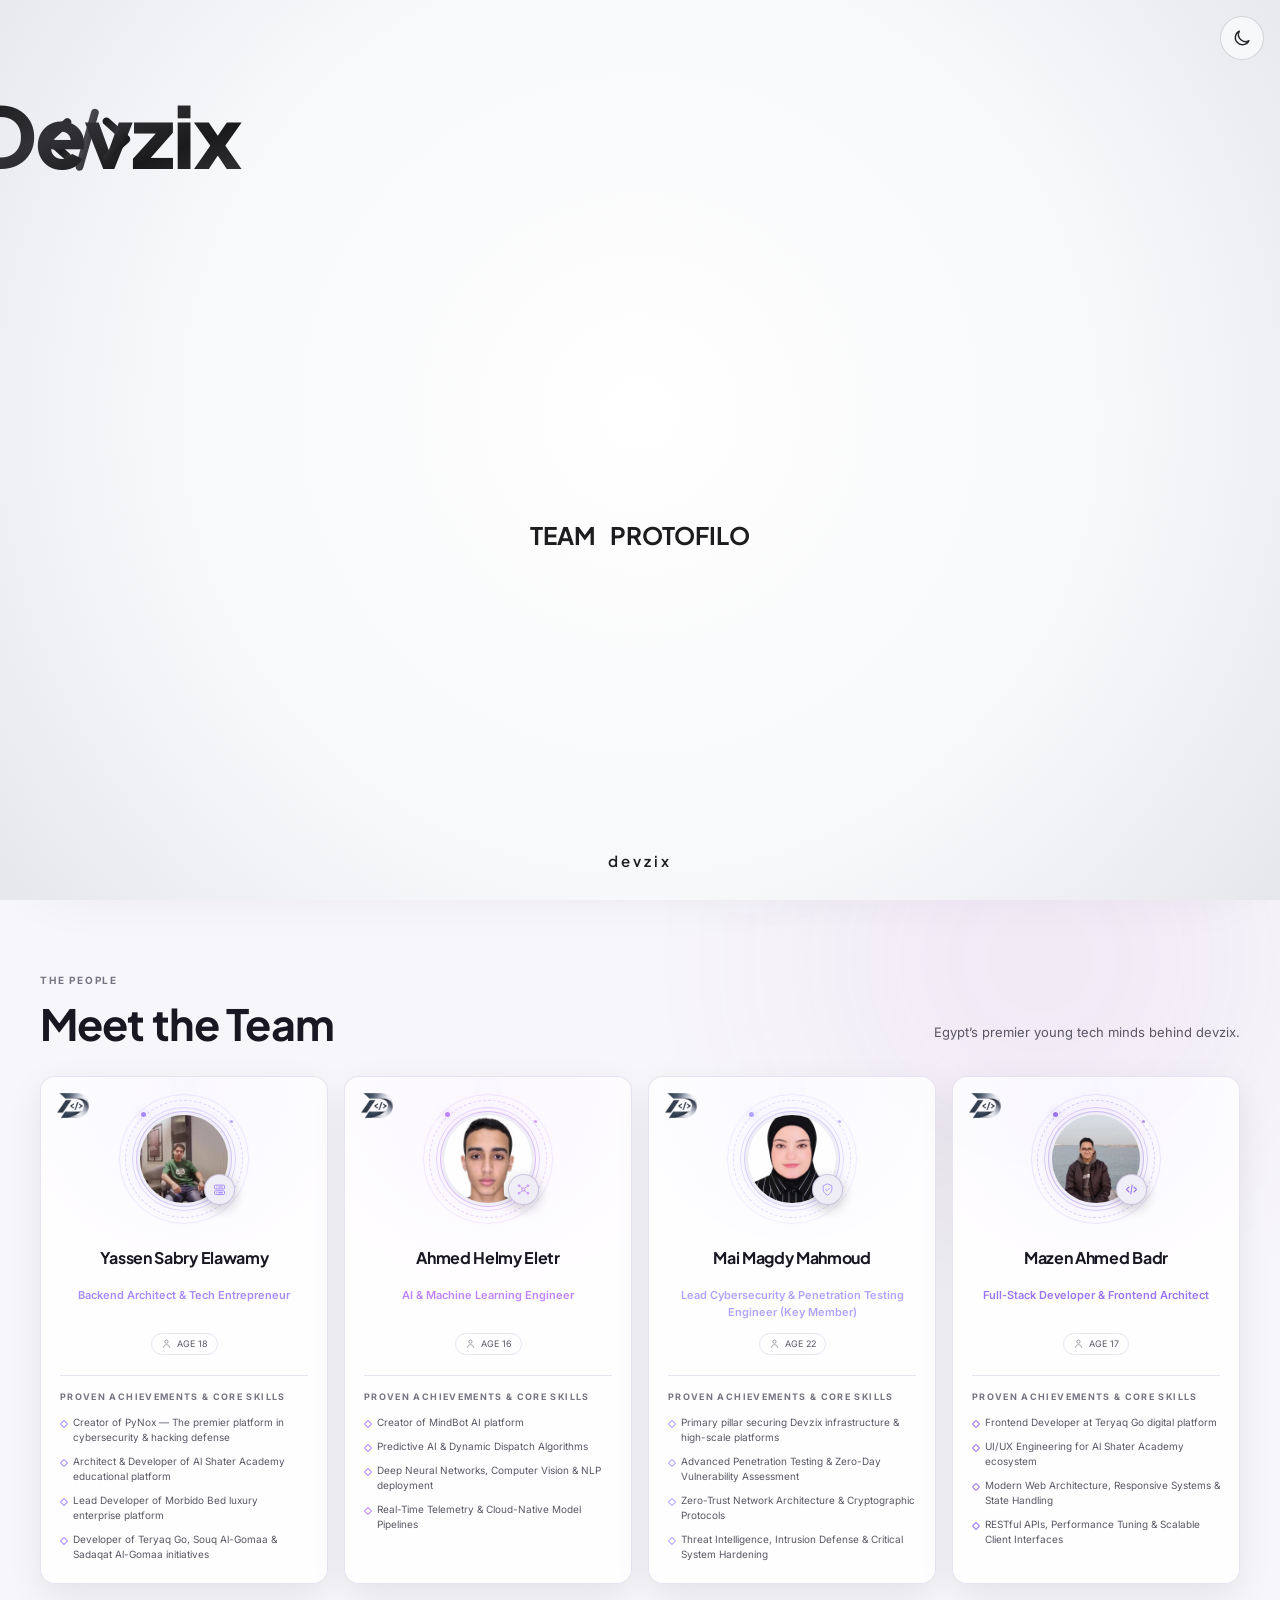
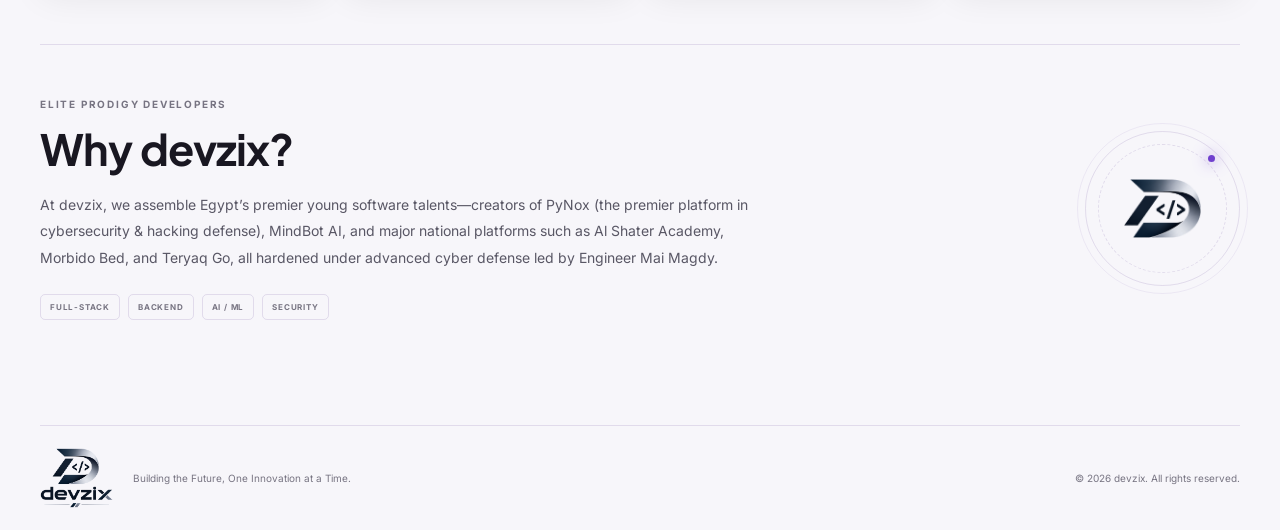
==== commit 2a5c2e78: "update all files" ====
--- a/devzix-main/index.html
+++ b/devzix-main/index.html
@@ -24,6 +24,20 @@
   <meta property="og:url" content="https://www.devzix.com/">
   <meta property="og:image" content="https://www.devzix.com/assets/images/team/yassen.webp">
   <meta property="og:image:alt" content="Yassen Sabry Elawamy - Back-End Developer at Devzix">
+  <meta property="og:image:width" content="400">
+  <meta property="og:image:height" content="400">
+  <meta property="og:image" content="https://www.devzix.com/assets/images/team/mazen.webp">
+  <meta property="og:image:alt" content="Mazen Ahmed Badr - Full-Stack Developer at Devzix">
+  <meta property="og:image:width" content="400">
+  <meta property="og:image:height" content="400">
+  <meta property="og:image" content="https://www.devzix.com/assets/images/team/ahmed.webp">
+  <meta property="og:image:alt" content="Ahmed Helmy Eletr - AI and Machine Learning Engineer at Devzix">
+  <meta property="og:image:width" content="400">
+  <meta property="og:image:height" content="400">
+  <meta property="og:image" content="https://www.devzix.com/assets/images/team/mai.webp">
+  <meta property="og:image:alt" content="Mai Magdy Mahmoud - Cybersecurity Engineer at Devzix">
+  <meta property="og:image:width" content="400">
+  <meta property="og:image:height" content="400">
   <meta property="og:locale" content="en_US">
   <meta property="og:locale:alternate" content="ar_EG">
   <meta name="twitter:card" content="summary_large_image">
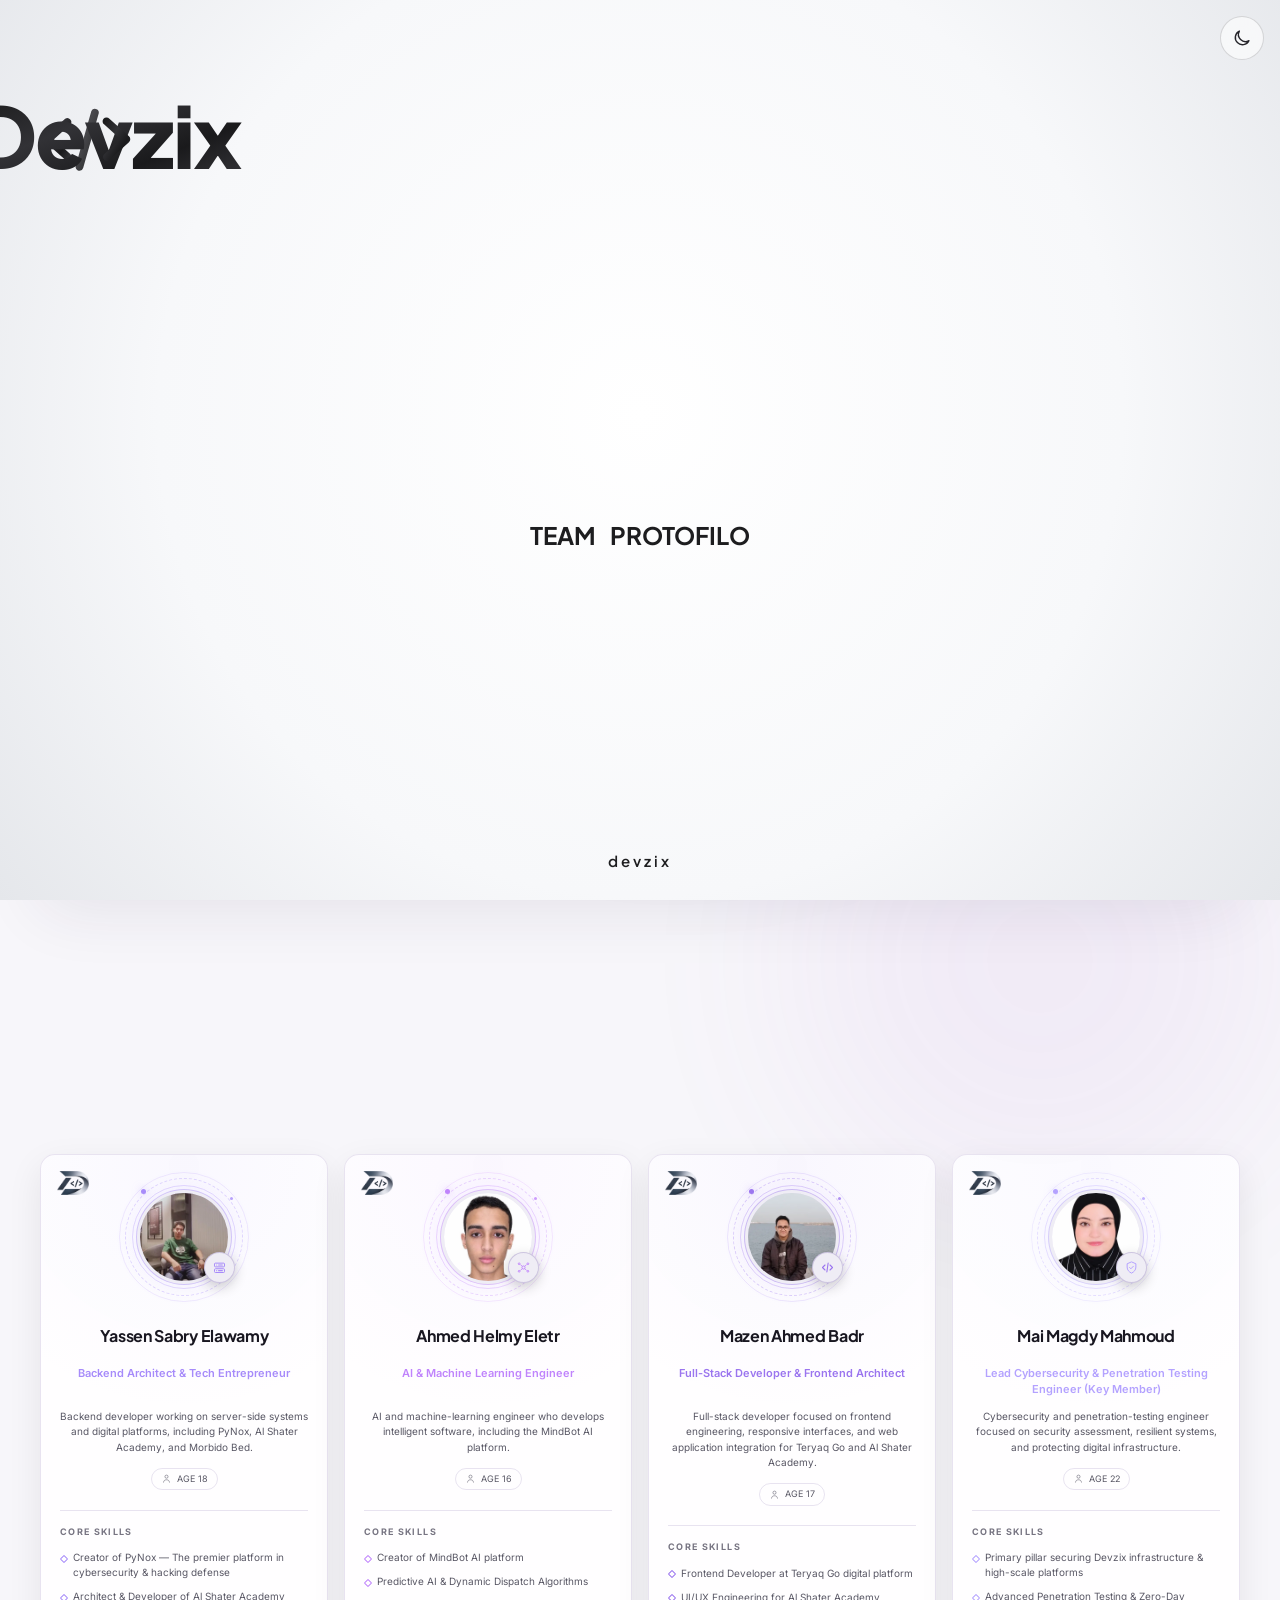
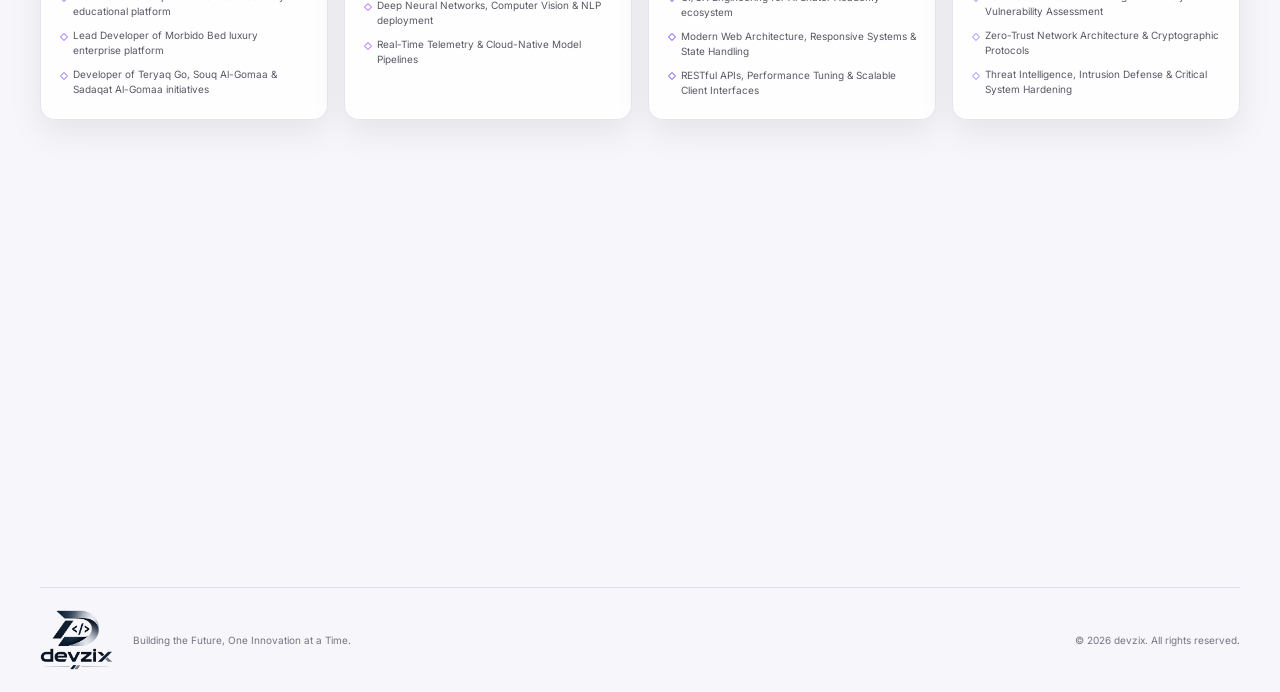
==== commit 2faf60a3: "update all files" ====
--- a/devzix-main/index.html
+++ b/devzix-main/index.html
@@ -4,8 +4,8 @@
   <meta charset="utf-8">
   <meta name="viewport" content="width=device-width, initial-scale=1">
   <meta name="theme-color" content="#f4f7fb">
-  <meta name="description" content="Devzix (ديفيزكس) — أقوى فريق تكنولوجي وبرمجي في مصر مكون من شباب عباقرة. يضم: ياسين صبري العوامي (مطور باينوكس PyNox، أكاديمية الشاطر وموربيدو)، أحمد حلمي (مهندس AI ومطور MindBot AI)، مازن أحمد بدر (مطور فرونت إند ترياق جو والشاطر)، ومي مجدي محمود (مهندسة الأمن السيبراني والعضو الأهم).">
-  <meta name="keywords" content="Yassen Sabry Elawamy, Yasseen Sabry Elawamy, ياسين صبري العوامي, ياسين صبري, باينوكس, PyNox, اكاديمية الشاطر, Al Shater Academy, موربيدو, Morbido, ترياق جو, Ahmed Helmy Eletr, احمد حلمي, MindBot AI, Mazen Ahmed Badr, مازن احمد بدر, Mai Magdy Mahmoud, مي مجدي محمود, Devzix, ديفيزكس, أقوى تيم في مصر, شباب عباقرة, برمجة, امن سيبراني, ذكاء اصطناعي">
+  <meta name="description" content="Meet the Devzix team: Yassen Sabry Elawamy (backend), Mazen Ahmed Badr (full-stack), Ahmed Helmy Eletr (AI), and Mai Magdy Mahmoud (cybersecurity).">
+  <meta name="keywords" content="Devzix team, Yassen Sabry Elawamy, ياسين صبري العوامي, Mazen Ahmed Badr, مازن أحمد بدر, Ahmed Helmy Eletr, أحمد حلمي العتر, Mai Magdy Mahmoud, مي مجدي محمود, web development, backend engineering, artificial intelligence, cybersecurity, PyNox, MindBot AI, Teryaq Go, Al Shater Academy, Morbido Bed">
   <meta name="author" content="Devzix Team — Yassen Sabry Elawamy, Mazen Ahmed Badr, Mai Magdy Mahmoud, Ahmed Helmy Eletr">
   <meta name="robots" content="index, follow, max-image-preview:large, max-snippet:-1, max-video-preview:-1">
   <link rel="canonical" href="https://www.devzix.com/">
@@ -19,8 +19,8 @@
   <link rel="manifest" href="./site.webmanifest">
   <meta property="og:type" content="website">
   <meta property="og:site_name" content="Devzix">
-  <meta property="og:title" content="Devzix (ديفيزكس) | أقوى تيم برمجي في مصر — ياسين صبري العوامي وفريق العباقرة">
-  <meta property="og:description" content="فريق ديفيزكس: أقوى تيم برمجي في مصر مكون من شباب عباقرة. ياسين صبري العوامي (مطور باينوكس والشاطر وموربيدو)، أحمد حلمي (MindBot AI)، مازن بدر (ترياق جو والشاطر)، ومي مجدي (الأمن السيبراني).">
+  <meta property="og:title" content="Devzix Team | Web, AI &amp; Cybersecurity">
+  <meta property="og:description" content="Meet Yassen Sabry Elawamy, Mazen Ahmed Badr, Ahmed Helmy Eletr, and Mai Magdy Mahmoud, working across backend, full-stack, AI, and cybersecurity.">
   <meta property="og:url" content="https://www.devzix.com/">
   <meta property="og:image" content="https://www.devzix.com/assets/images/team/yassen.webp">
   <meta property="og:image:alt" content="Yassen Sabry Elawamy - Back-End Developer at Devzix">
@@ -41,15 +41,15 @@
   <meta property="og:locale" content="en_US">
   <meta property="og:locale:alternate" content="ar_EG">
   <meta name="twitter:card" content="summary_large_image">
-  <meta name="twitter:title" content="Devzix (ديفيزكس) | أقوى تيم برمجي في مصر — ياسين صبري العوامي وفريق العباقرة">
-  <meta name="twitter:description" content="أقوى تيم برمجي في مصر: ياسين صبري العوامي (مطور باينوكس والشاطر وموربيدو)، أحمد حلمي (MindBot AI)، مازن بدر، ومي مجدي.">
+  <meta name="twitter:title" content="Devzix Team | Web, AI &amp; Cybersecurity">
+  <meta name="twitter:description" content="Meet Yassen Sabry Elawamy, Mazen Ahmed Badr, Ahmed Helmy Eletr, and Mai Magdy Mahmoud at Devzix.">
   <meta name="twitter:image" content="https://www.devzix.com/assets/images/team/yassen.webp">
   <meta name="twitter:image:alt" content="Yassen Sabry Elawamy - Back-End Developer at Devzix">
   <link rel="preload" as="image" href="./assets/images/team/yassen.webp" type="image/webp" fetchpriority="high">
   <link rel="preload" as="image" href="./assets/images/team/mazen.webp" type="image/webp" fetchpriority="high">
   <link rel="preload" as="image" href="./assets/images/team/ahmed.webp" type="image/webp" fetchpriority="high">
   <link rel="preload" as="image" href="./assets/images/team/mai.webp" type="image/webp" fetchpriority="high">
-  <title>Devzix (ديفيزكس) | أقوى تيم برمجي في مصر — ياسين صبري العوامي وفريق العباقرة</title>
+  <title>Devzix Team | Web, AI &amp; Cybersecurity</title>
   <script type="application/ld+json">
     {
       "@context": "https://schema.org",
@@ -59,7 +59,7 @@
           "@id": "https://www.devzix.com/#organization",
           "name": "Devzix",
           "alternateName": ["ديفيزكس", "Devsix", "devsix", "Devcex"],
-          "slogan": "أقوى تيم برمجي وتكنولوجي في مصر مكون من شباب عباقرة",
+          "slogan": "Independent technology team building web, AI, and cybersecurity projects.",
           "url": "https://www.devzix.com/",
           "logo": {
             "@type": "ImageObject",
@@ -67,7 +67,7 @@
             "caption": "Devzix Official Logo"
           },
           "image": "https://www.devzix.com/android-chrome-512x512.png",
-          "description": "Devzix (ديفيزكس) — أقوى فريق تكنولوجي وبرمجي في مصر مكون من شباب عباقرة يقودون الابتكار في البنية التحتية، أنظمة الاختراق والحماية، الذكاء الاصطناعي، وتطوير كبرى المنصات الرقمية.",
+          "description": "Devzix is an independent technology team from Egypt. Yassen Sabry Elawamy works on backend systems, Mazen Ahmed Badr on full-stack development, Ahmed Helmy Eletr on AI and machine learning, and Mai Magdy Mahmoud on cybersecurity.",
           "knowsAbout": [
             "Programming",
             "Web development",
@@ -121,7 +121,7 @@
             "width": "400",
             "height": "400"
           },
-          "description": "ياسين صبري العوامي (Yassen Sabry Elawamy) هو مطور برمجيات ورائد أعمال ومصمم مواقع وبنية تحتية مصري شاب (من مواليد عام 2008، يبلغ من العمر نحو 18 عاماً). مطور منصة باينوكس (PyNox) الأقوى في عالم الاختراق والحماية، ومطور منصة وتطبيق أكاديمية الشاطر التعليمية (Al Shater Academy)، ومنصة وتطبيق مصانع موربيدو للمفروشات والمراتب الفاخرة (Morbido Bed)، بالإضافة إلى منصات ومشاريع رقمية مثل ترياق جو، سوق الجمعة، ومبادرة صدقة الجمعة.",
+          "description": "ياسين صبري العوامي (Yassen Sabry Elawamy) مطوّر أنظمة خلفية يعمل على الخدمات والمنصات الرقمية، ومنها باينوكس (PyNox) وأكاديمية الشاطر (Al Shater Academy) وموربيدو (Morbido Bed).",
           "knowsAbout": [
             "منصة باينوكس (PyNox)",
             "أكاديمية الشاطر (Al Shater Academy)",
@@ -162,7 +162,7 @@
             "width": "400",
             "height": "400"
           },
-          "description": "مازن أحمد بدر (Mazen Ahmed Badr) مطور واجهات المستخدم (Frontend) وتطوير الويب المتكامل في Devzix، مطور فرونت إند في كبرى المنصات مثل منصة ترياق جو ومنصة أكاديمية الشاطر التعليمية، متخصص في هندسة الويب الحديثة وتصميم الواجهات المتجاوبة المتقدمة.",
+          "description": "مازن أحمد بدر (Mazen Ahmed Badr) مطوّر ويب متكامل يركّز على هندسة الواجهات المتجاوبة وربط تطبيقات الويب، وشارك في تطوير ترياق جو وأكاديمية الشاطر.",
           "knowsAbout": [
             "منصة ترياق جو (Teryaq Go Frontend)",
             "أكاديمية الشاطر (Al Shater Academy Frontend)",
@@ -199,7 +199,7 @@
             "width": "400",
             "height": "400"
           },
-          "description": "أحمد حلمي العتر (Ahmed Helmy Eletr) مهندس الذكاء الاصطناعي وتعلّم الآلة، مطور منصة MindBot AI الرائدة (mindbotai.pro)، ومتخصص في نماذج الذكاء التنبؤي، الشبكات العصبية، الرؤية الحاسوبية، وتوزيع النماذج الذكية المتقدمة.",
+          "description": "أحمد حلمي العتر (Ahmed Helmy Eletr) مهندس ذكاء اصطناعي وتعلّم آلة يطوّر حلولًا ذكية، ومن أعماله منصة MindBot AI.",
           "knowsAbout": [
             "منصة MindBot AI (mindbotai.pro)",
             "Predictive AI & Dynamic Dispatch Algorithms",
@@ -231,7 +231,7 @@
             "width": "400",
             "height": "400"
           },
-          "description": "مي مجدي محمود (Mai Magdy Mahmoud) مهندسة الأمن السيبراني واختبار الاختراق والعضو الأهم في فريق Devzix، المسؤولة عن تأمين وحماية البنية التحتية، بناء معماريات انعدام الثقة (Zero-Trust)، والتصدي للتهديدات السيبرانية المعقدة وتأمين كافة منصات الفريق.",
+          "description": "مي مجدي محمود (Mai Magdy Mahmoud) مهندسة أمن سيبراني واختبار اختراق، تركز على تقييم الأمن وتقوية الأنظمة وحماية البنية الرقمية.",
           "knowsAbout": [
             "العضو الأهم في حماية وتأمين Devzix",
             "Penetration Testing & Vulnerability Assessment",
@@ -281,8 +281,8 @@
           "@type": "WebPage",
           "@id": "https://www.devzix.com/#webpage",
           "url": "https://www.devzix.com/",
-          "name": "Devzix (ديفيزكس) | أقوى تيم برمجي في مصر — ياسين صبري العوامي وفريق العباقرة",
-          "description": "أقوى تيم برمجي وتكنولوجي في مصر مكون من شباب عباقرة: ياسين صبري العوامي (مطور باينوكس والشاطر وموربيدو)، أحمد حلمي (MindBot AI)، مازن بدر، ومي مجدي محمود.",
+          "name": "Devzix Team | Web, AI & Cybersecurity",
+          "description": "Devzix is an independent technology team from Egypt. Meet Yassen Sabry Elawamy, Mazen Ahmed Badr, Ahmed Helmy Eletr, and Mai Magdy Mahmoud and learn about their work in backend, web, AI, and cybersecurity.",
           "isPartOf": { "@id": "https://www.devzix.com/#website" },
           "about": { "@id": "https://www.devzix.com/#organization" },
           "mainEntity": { "@id": "https://www.devzix.com/#team-directory" },
@@ -698,7 +698,7 @@
     <section class="team-section section-shell" id="team" aria-labelledby="teamTitle">
       <div class="section-heading reveal">
         <div><div class="eyebrow"><span data-i18n="teamEyebrow">THE PEOPLE</span></div><h2 id="teamTitle" data-i18n="teamTitle">Meet the Team</h2></div>
-        <p data-i18n="teamSubtitle">Egypt’s premier young tech minds behind devzix.</p>
+        <p data-i18n="teamSubtitle">Meet Yassen Sabry Elawamy, Mazen Ahmed Badr, Ahmed Helmy Eletr, and Mai Magdy Mahmoud—working across backend, full-stack, AI, and cybersecurity.</p>
       </div>
       <div class="team-grid" id="teamGrid" aria-live="polite">
         <article class="team-card" id="yassen" data-member="yassen" itemscope itemtype="https://schema.org/Person" aria-label="Yassen Sabry Elawamy, Backend Architect &amp; Tech Entrepreneur">
@@ -718,6 +718,7 @@
           <div class="member-head">
             <h3 class="member-name" itemprop="name">Yassen Sabry Elawamy</h3>
             <p class="member-title" itemprop="jobTitle">Backend Architect &amp; Tech Entrepreneur</p>
+            <p class="member-description" itemprop="description">Backend developer working on server-side systems and digital platforms, including PyNox, Al Shater Academy, and Morbido Bed.</p>
             <span class="age-badge"><svg viewBox="0 0 24 24" fill="none" aria-hidden="true"><circle cx="12" cy="8" r="3.4" stroke="currentColor" stroke-width="1.5"/><path d="M5.5 20c.4-3.4 2.6-5.2 6.5-5.2s6.1 1.8 6.5 5.2" stroke="currentColor" stroke-width="1.5" stroke-linecap="round"/></svg><span>AGE 18</span></span>
           </div>
           <div class="card-divider"></div>
@@ -746,6 +747,7 @@
           <div class="member-head">
             <h3 class="member-name" itemprop="name">Mazen Ahmed Badr</h3>
             <p class="member-title" itemprop="jobTitle">Full-Stack Developer &amp; Frontend Architect</p>
+            <p class="member-description" itemprop="description">Full-stack developer focused on frontend engineering, responsive interfaces, and web application integration for Teryaq Go and Al Shater Academy.</p>
             <span class="age-badge"><svg viewBox="0 0 24 24" fill="none" aria-hidden="true"><circle cx="12" cy="8" r="3.4" stroke="currentColor" stroke-width="1.5"/><path d="M5.5 20c.4-3.4 2.6-5.2 6.5-5.2s6.1 1.8 6.5 5.2" stroke="currentColor" stroke-width="1.5" stroke-linecap="round"/></svg><span>AGE 17</span></span>
           </div>
           <div class="card-divider"></div>
@@ -774,6 +776,7 @@
           <div class="member-head">
             <h3 class="member-name" itemprop="name">Ahmed Helmy Eletr</h3>
             <p class="member-title" itemprop="jobTitle">AI &amp; Machine Learning Engineer</p>
+            <p class="member-description" itemprop="description">AI and machine-learning engineer who develops intelligent software, including the MindBot AI platform.</p>
             <span class="age-badge"><svg viewBox="0 0 24 24" fill="none" aria-hidden="true"><circle cx="12" cy="8" r="3.4" stroke="currentColor" stroke-width="1.5"/><path d="M5.5 20c.4-3.4 2.6-5.2 6.5-5.2s6.1 1.8 6.5 5.2" stroke="currentColor" stroke-width="1.5" stroke-linecap="round"/></svg><span>AGE 16</span></span>
           </div>
           <div class="card-divider"></div>
@@ -802,6 +805,7 @@
           <div class="member-head">
             <h3 class="member-name" itemprop="name">Mai Magdy Mahmoud</h3>
             <p class="member-title" itemprop="jobTitle">Lead Cybersecurity Engineer (Key Member)</p>
+            <p class="member-description" itemprop="description">Cybersecurity and penetration-testing engineer focused on security assessment, resilient systems, and protecting digital infrastructure.</p>
             <span class="age-badge"><svg viewBox="0 0 24 24" fill="none" aria-hidden="true"><circle cx="12" cy="8" r="3.4" stroke="currentColor" stroke-width="1.5"/><path d="M5.5 20c.4-3.4 2.6-5.2 6.5-5.2s6.1 1.8 6.5 5.2" stroke="currentColor" stroke-width="1.5" stroke-linecap="round"/></svg><span>AGE 22</span></span>
           </div>
           <div class="card-divider"></div>
@@ -827,9 +831,9 @@
     <section class="about-section section-shell" aria-labelledby="aboutTitle">
       <div class="about-rule reveal"></div>
       <div class="about-content reveal">
-        <div class="eyebrow"><span data-i18n="aboutEyebrow">ELITE PRODIGY DEVELOPERS</span></div>
-        <h2 id="aboutTitle" data-i18n="aboutTitle">Why devzix?</h2>
-        <p data-i18n="aboutText">At devzix, we assemble Egypt’s premier young software talents—creators of PyNox (the premier platform in cybersecurity &amp; hacking defense), MindBot AI, and major national platforms such as Al Shater Academy, Morbido Bed, and Teryaq Go, all hardened under advanced cyber defense led by Engineer Mai Magdy.</p>
+        <div class="eyebrow"><span data-i18n="aboutEyebrow">OUR TEAM</span></div>
+        <h2 id="aboutTitle" data-i18n="aboutTitle">About the Devzix team</h2>
+        <p data-i18n="aboutText">Devzix is an independent technology team from Egypt. Yassen Sabry Elawamy works on backend systems and digital platforms; Mazen Ahmed Badr focuses on full-stack and frontend development; Ahmed Helmy Eletr develops AI and machine-learning tools; and Mai Magdy Mahmoud focuses on cybersecurity and penetration testing.</p>
         <div class="about-tags"><span data-i18n="tagFullstack">FULL-STACK</span><span data-i18n="tagBackend">BACKEND</span><span data-i18n="tagAi">AI / ML</span><span data-i18n="tagSecurity">SECURITY</span></div>
       </div>
       <div class="about-mark reveal">
--- a/devzix-main/css/style.css
+++ b/devzix-main/css/style.css
@@ -267,3 +267,5 @@
 body:not(.light-mode) .lang-thumb{background:color-mix(in srgb,var(--accent-color) 90%,#000)}
 .member-anchor{position:relative;top:-100px;display:block;visibility:hidden;height:0;pointer-events:none}
 .team-card:target{outline:2px solid var(--accent-bright);outline-offset:4px;box-shadow:0 0 32px color-mix(in srgb,var(--accent-bright) 45%,transparent)}
+.member-description{margin:0 0 11px;color:var(--text-secondary);font-size:10px;line-height:1.55}
+@media(max-width:1000px){.member-description{font-size:11px}}
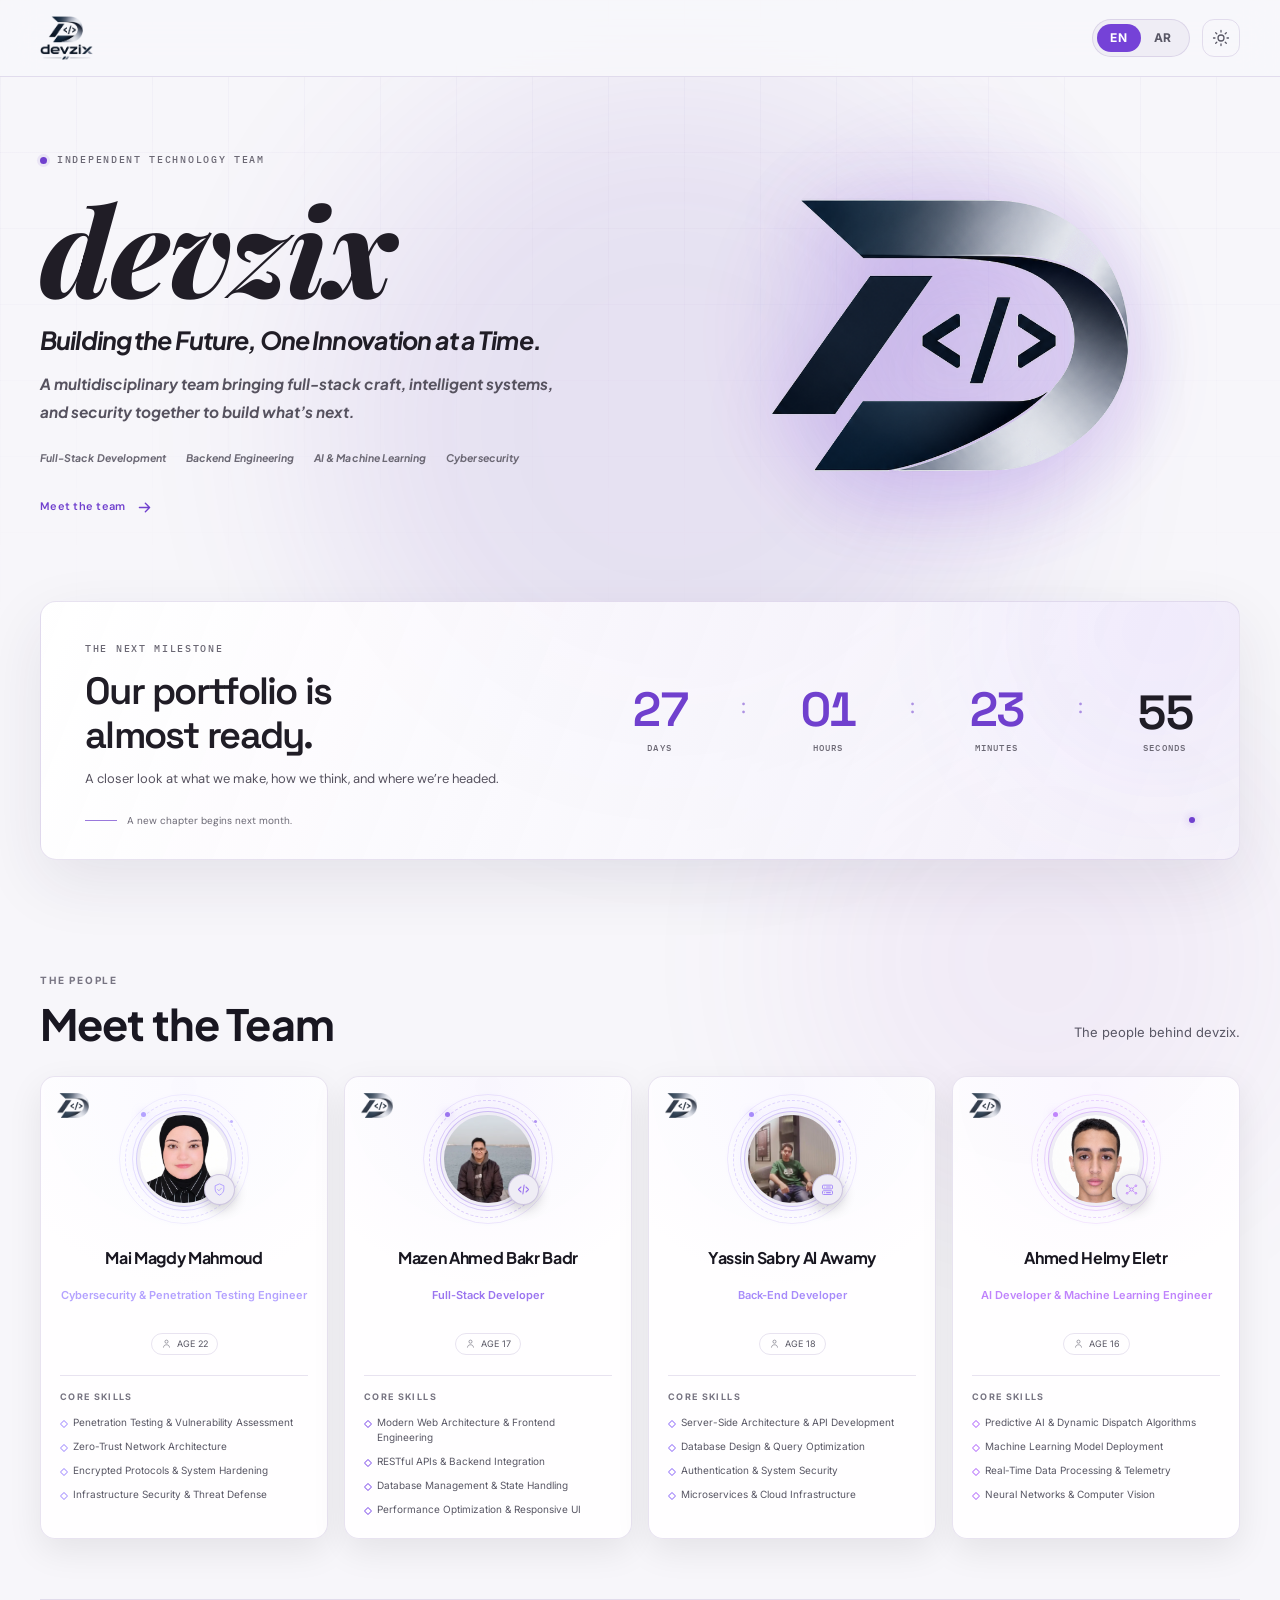
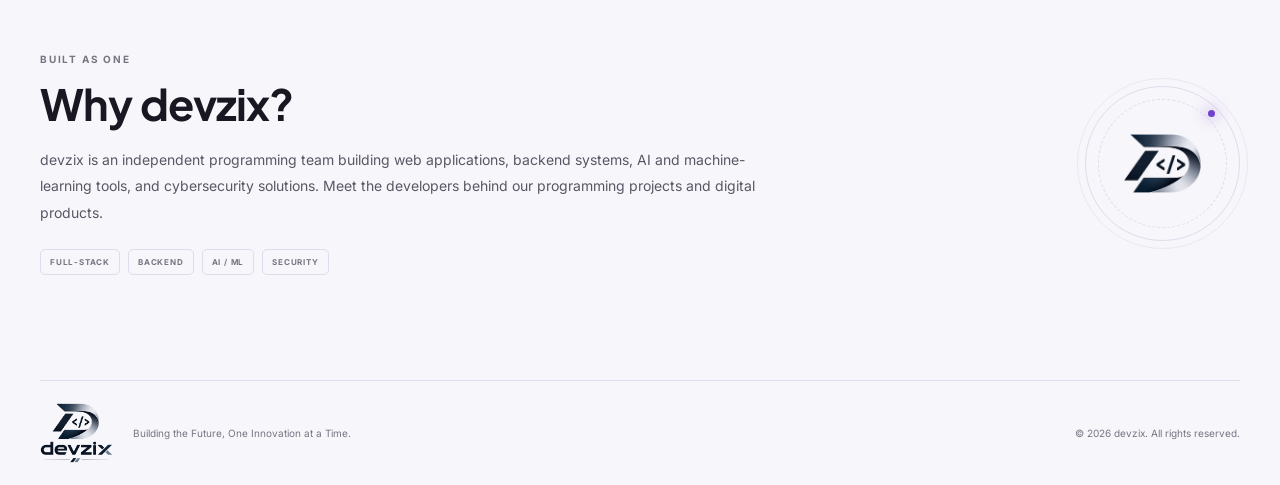
==== commit f4289ab7: "update all files" ====
--- a/devzix-main/index.html
+++ b/devzix-main/index.html
@@ -4,293 +4,21 @@
   <meta charset="utf-8">
   <meta name="viewport" content="width=device-width, initial-scale=1">
   <meta name="theme-color" content="#f4f7fb">
-  <meta name="description" content="Meet the Devzix team: Yassen Sabry Elawamy (backend), Mazen Ahmed Badr (full-stack), Ahmed Helmy Eletr (AI), and Mai Magdy Mahmoud (cybersecurity).">
-  <meta name="keywords" content="Devzix team, Yassen Sabry Elawamy, ياسين صبري العوامي, Mazen Ahmed Badr, مازن أحمد بدر, Ahmed Helmy Eletr, أحمد حلمي العتر, Mai Magdy Mahmoud, مي مجدي محمود, web development, backend engineering, artificial intelligence, cybersecurity, PyNox, MindBot AI, Teryaq Go, Al Shater Academy, Morbido Bed">
-  <meta name="author" content="Devzix Team — Yassen Sabry Elawamy, Mazen Ahmed Badr, Mai Magdy Mahmoud, Ahmed Helmy Eletr">
-  <meta name="robots" content="index, follow, max-image-preview:large, max-snippet:-1, max-video-preview:-1">
-  <link rel="canonical" href="https://www.devzix.com/">
-  <link rel="icon" type="image/x-icon" href="./favicon.ico?v=3">
-  <link rel="icon" type="image/png" sizes="48x48" href="./favicon-48x48.png?v=3">
-  <link rel="icon" type="image/png" sizes="96x96" href="./favicon-96x96.png?v=3">
-  <link rel="icon" type="image/png" sizes="32x32" href="./favicon-32x32.png?v=3">
-  <link rel="icon" type="image/png" sizes="16x16" href="./favicon-16x16.png?v=3">
-  <link rel="icon" type="image/png" sizes="192x192" href="./android-chrome-192x192.png?v=3">
-  <link rel="apple-touch-icon" sizes="180x180" href="./apple-touch-icon.png?v=3">
-  <link rel="manifest" href="./site.webmanifest">
+  <meta name="description" content="devzix is an independent programming team building web, backend, AI, and cybersecurity projects. Meet the developers behind our software solutions.">
+  <meta property="og:title" content="devzix — Programming Team">
+  <meta property="og:description" content="Meet devzix, an independent programming team building web, backend, AI, and cybersecurity projects.">
   <meta property="og:type" content="website">
-  <meta property="og:site_name" content="Devzix">
-  <meta property="og:title" content="Devzix Team | Web, AI &amp; Cybersecurity">
-  <meta property="og:description" content="Meet Yassen Sabry Elawamy, Mazen Ahmed Badr, Ahmed Helmy Eletr, and Mai Magdy Mahmoud, working across backend, full-stack, AI, and cybersecurity.">
-  <meta property="og:url" content="https://www.devzix.com/">
-  <meta property="og:image" content="https://www.devzix.com/assets/images/team/yassen.webp">
-  <meta property="og:image:alt" content="Yassen Sabry Elawamy - Back-End Developer at Devzix">
-  <meta property="og:image:width" content="400">
-  <meta property="og:image:height" content="400">
-  <meta property="og:image" content="https://www.devzix.com/assets/images/team/mazen.webp">
-  <meta property="og:image:alt" content="Mazen Ahmed Badr - Full-Stack Developer at Devzix">
-  <meta property="og:image:width" content="400">
-  <meta property="og:image:height" content="400">
-  <meta property="og:image" content="https://www.devzix.com/assets/images/team/ahmed.webp">
-  <meta property="og:image:alt" content="Ahmed Helmy Eletr - AI and Machine Learning Engineer at Devzix">
-  <meta property="og:image:width" content="400">
-  <meta property="og:image:height" content="400">
-  <meta property="og:image" content="https://www.devzix.com/assets/images/team/mai.webp">
-  <meta property="og:image:alt" content="Mai Magdy Mahmoud - Cybersecurity Engineer at Devzix">
-  <meta property="og:image:width" content="400">
-  <meta property="og:image:height" content="400">
-  <meta property="og:locale" content="en_US">
-  <meta property="og:locale:alternate" content="ar_EG">
-  <meta name="twitter:card" content="summary_large_image">
-  <meta name="twitter:title" content="Devzix Team | Web, AI &amp; Cybersecurity">
-  <meta name="twitter:description" content="Meet Yassen Sabry Elawamy, Mazen Ahmed Badr, Ahmed Helmy Eletr, and Mai Magdy Mahmoud at Devzix.">
-  <meta name="twitter:image" content="https://www.devzix.com/assets/images/team/yassen.webp">
-  <meta name="twitter:image:alt" content="Yassen Sabry Elawamy - Back-End Developer at Devzix">
+  <meta name="twitter:card" content="summary">
+  <link rel="icon" href="./favicon.ico?v=2" sizes="48x48">
+  <link rel="icon" type="image/svg+xml" href="./favicon.svg?v=2">
+  <link rel="icon" type="image/png" sizes="32x32" href="./favicon-32x32.png?v=2">
+  <link rel="icon" type="image/png" sizes="16x16" href="./favicon-16x16.png?v=2">
+  <link rel="apple-touch-icon" sizes="180x180" href="./apple-touch-icon.png?v=2">
+  <link rel="preload" as="image" href="./assets/images/team/mazen.webp" type="image/webp" fetchpriority="high">
   <link rel="preload" as="image" href="./assets/images/team/yassen.webp" type="image/webp" fetchpriority="high">
-  <link rel="preload" as="image" href="./assets/images/team/mazen.webp" type="image/webp" fetchpriority="high">
-  <link rel="preload" as="image" href="./assets/images/team/ahmed.webp" type="image/webp" fetchpriority="high">
-  <link rel="preload" as="image" href="./assets/images/team/mai.webp" type="image/webp" fetchpriority="high">
-  <title>Devzix Team | Web, AI &amp; Cybersecurity</title>
-  <script type="application/ld+json">
-    {
-      "@context": "https://schema.org",
-      "@graph": [
-        {
-          "@type": "Organization",
-          "@id": "https://www.devzix.com/#organization",
-          "name": "Devzix",
-          "alternateName": ["ديفيزكس", "Devsix", "devsix", "Devcex"],
-          "slogan": "Independent technology team building web, AI, and cybersecurity projects.",
-          "url": "https://www.devzix.com/",
-          "logo": {
-            "@type": "ImageObject",
-            "url": "https://www.devzix.com/android-chrome-512x512.png",
-            "caption": "Devzix Official Logo"
-          },
-          "image": "https://www.devzix.com/android-chrome-512x512.png",
-          "description": "Devzix is an independent technology team from Egypt. Yassen Sabry Elawamy works on backend systems, Mazen Ahmed Badr on full-stack development, Ahmed Helmy Eletr on AI and machine learning, and Mai Magdy Mahmoud on cybersecurity.",
-          "knowsAbout": [
-            "Programming",
-            "Web development",
-            "Web design",
-            "Backend Engineering",
-            "Artificial intelligence",
-            "Machine learning",
-            "Cybersecurity & Penetration Testing",
-            "PyNox Platform",
-            "Al Shater Academy",
-            "Morbido Bed Platform",
-            "MindBot AI",
-            "Teryaq Go"
-          ],
-          "member": [
-            { "@id": "https://www.devzix.com/#yassen-sabry-elawamy" },
-            { "@id": "https://www.devzix.com/#mazen-ahmed-badr" },
-            { "@id": "https://www.devzix.com/#ahmed-helmy-eletr" },
-            { "@id": "https://www.devzix.com/#mai-magdy-mahmoud" }
-          ]
-        },
-        {
-          "@type": "Person",
-          "@id": "https://www.devzix.com/#yassen-sabry-elawamy",
-          "name": "Yassen Sabry Elawamy",
-          "alternateName": [
-            "Yassin Sabry Elawamy",
-            "Yasseen Sabry Elawamy",
-            "Yassen Sabry",
-            "Yassin Sabry",
-            "ياسين صبري العوامي",
-            "ياسين صبري"
-          ],
-          "jobTitle": "Back-End Developer & Platform Architect",
-          "birthDate": "2008",
-          "url": "https://www.devzix.com/#yassen",
-          "worksFor": { "@id": "https://www.devzix.com/#organization" },
-          "sameAs": [
-            "https://alshateracademy.com/",
-            "https://morbido-bed.com/",
-            "https://annazalhello.alshateracademy.com/"
-          ],
-          "image": {
-            "@type": "ImageObject",
-            "@id": "https://www.devzix.com/assets/images/team/yassen.webp",
-            "url": "https://www.devzix.com/assets/images/team/yassen.webp",
-            "contentUrl": "https://www.devzix.com/assets/images/team/yassen.webp",
-            "thumbnailUrl": "https://www.devzix.com/assets/images/team/yassen.webp",
-            "caption": "Yassen Sabry Elawamy (ياسين صبري العوامي) - Back-End Developer at Devzix, Developer of PyNox, Al Shater Academy & Morbido",
-            "name": "Yassen Sabry Elawamy",
-            "width": "400",
-            "height": "400"
-          },
-          "description": "ياسين صبري العوامي (Yassen Sabry Elawamy) مطوّر أنظمة خلفية يعمل على الخدمات والمنصات الرقمية، ومنها باينوكس (PyNox) وأكاديمية الشاطر (Al Shater Academy) وموربيدو (Morbido Bed).",
-          "knowsAbout": [
-            "منصة باينوكس (PyNox)",
-            "أكاديمية الشاطر (Al Shater Academy)",
-            "مصانع موربيدو (Morbido Bed)",
-            "ترياق جو (Teryaq Go)",
-            "Server-Side Architecture",
-            "API Development",
-            "Database Optimization",
-            "Penetration Testing & Security",
-            "Microservices & Cloud Infrastructure"
-          ]
-        },
-        {
-          "@type": "Person",
-          "@id": "https://www.devzix.com/#mazen-ahmed-badr",
-          "name": "Mazen Ahmed Badr",
-          "alternateName": [
-            "Mazen Ahmed Bakr",
-            "Mazen Ahmed Bakr Badr",
-            "مازن احمد بدر",
-            "مازن احمد بكر",
-            "مازن احمد بكر بدر"
-          ],
-          "jobTitle": "Full-Stack Developer & Frontend Engineer",
-          "url": "https://www.devzix.com/#mazen",
-          "worksFor": { "@id": "https://www.devzix.com/#organization" },
-          "sameAs": [
-            "https://alshateracademy.com/"
-          ],
-          "image": {
-            "@type": "ImageObject",
-            "@id": "https://www.devzix.com/assets/images/team/mazen.webp",
-            "url": "https://www.devzix.com/assets/images/team/mazen.webp",
-            "contentUrl": "https://www.devzix.com/assets/images/team/mazen.webp",
-            "thumbnailUrl": "https://www.devzix.com/assets/images/team/mazen.webp",
-            "caption": "Mazen Ahmed Badr (مازن احمد بدر) - Full-Stack Developer at Devzix, Frontend Developer of Teryaq Go & Al Shater Academy",
-            "name": "Mazen Ahmed Badr",
-            "width": "400",
-            "height": "400"
-          },
-          "description": "مازن أحمد بدر (Mazen Ahmed Badr) مطوّر ويب متكامل يركّز على هندسة الواجهات المتجاوبة وربط تطبيقات الويب، وشارك في تطوير ترياق جو وأكاديمية الشاطر.",
-          "knowsAbout": [
-            "منصة ترياق جو (Teryaq Go Frontend)",
-            "أكاديمية الشاطر (Al Shater Academy Frontend)",
-            "Modern Web Architecture & Frontend Engineering",
-            "RESTful APIs & Backend Integration",
-            "Database Management & State Handling",
-            "Performance Optimization & Responsive UI"
-          ]
-        },
-        {
-          "@type": "Person",
-          "@id": "https://www.devzix.com/#ahmed-helmy-eletr",
-          "name": "Ahmed Helmy Eletr",
-          "alternateName": [
-            "Ahmed Helmy",
-            "Ahmed Helmy El-Attar",
-            "احمد حلمي",
-            "احمد حلمي العتر"
-          ],
-          "jobTitle": "AI Developer & Machine Learning Engineer",
-          "url": "https://www.devzix.com/#ahmed",
-          "worksFor": { "@id": "https://www.devzix.com/#organization" },
-          "sameAs": [
-            "https://mindbotai.pro/"
-          ],
-          "image": {
-            "@type": "ImageObject",
-            "@id": "https://www.devzix.com/assets/images/team/ahmed.webp",
-            "url": "https://www.devzix.com/assets/images/team/ahmed.webp",
-            "contentUrl": "https://www.devzix.com/assets/images/team/ahmed.webp",
-            "thumbnailUrl": "https://www.devzix.com/assets/images/team/ahmed.webp",
-            "caption": "Ahmed Helmy Eletr (احمد حلمي العتر) - AI Developer & Machine Learning Engineer at Devzix, Creator of MindBot AI",
-            "name": "Ahmed Helmy Eletr",
-            "width": "400",
-            "height": "400"
-          },
-          "description": "أحمد حلمي العتر (Ahmed Helmy Eletr) مهندس ذكاء اصطناعي وتعلّم آلة يطوّر حلولًا ذكية، ومن أعماله منصة MindBot AI.",
-          "knowsAbout": [
-            "منصة MindBot AI (mindbotai.pro)",
-            "Predictive AI & Dynamic Dispatch Algorithms",
-            "Machine Learning Model Deployment",
-            "Real-Time Data Processing & Telemetry",
-            "Neural Networks & Computer Vision"
-          ]
-        },
-        {
-          "@type": "Person",
-          "@id": "https://www.devzix.com/#mai-magdy-mahmoud",
-          "name": "Mai Magdy Mahmoud",
-          "alternateName": [
-            "Mai Magdy",
-            "مي مجدي محمود",
-            "مي مجدي"
-          ],
-          "jobTitle": "Lead Cybersecurity & Penetration Testing Engineer",
-          "url": "https://www.devzix.com/#mai",
-          "worksFor": { "@id": "https://www.devzix.com/#organization" },
-          "image": {
-            "@type": "ImageObject",
-            "@id": "https://www.devzix.com/assets/images/team/mai.webp",
-            "url": "https://www.devzix.com/assets/images/team/mai.webp",
-            "contentUrl": "https://www.devzix.com/assets/images/team/mai.webp",
-            "thumbnailUrl": "https://www.devzix.com/assets/images/team/mai.webp",
-            "caption": "Mai Magdy Mahmoud (مي مجدي محمود) - Lead Cybersecurity & Penetration Testing Engineer at Devzix",
-            "name": "Mai Magdy Mahmoud",
-            "width": "400",
-            "height": "400"
-          },
-          "description": "مي مجدي محمود (Mai Magdy Mahmoud) مهندسة أمن سيبراني واختبار اختراق، تركز على تقييم الأمن وتقوية الأنظمة وحماية البنية الرقمية.",
-          "knowsAbout": [
-            "العضو الأهم في حماية وتأمين Devzix",
-            "Penetration Testing & Vulnerability Assessment",
-            "Zero-Trust Network Architecture",
-            "Encrypted Protocols & System Hardening",
-            "Infrastructure Security & Threat Defense"
-          ]
-        },
-        {
-          "@type": "ItemList",
-          "@id": "https://www.devzix.com/#team-directory",
-          "name": "Devzix Team Members Directory",
-          "description": "Devzix Team Index featuring Yassen Sabry Elawamy, Mazen Ahmed Badr, Ahmed Helmy Eletr, and Mai Magdy Mahmoud with full profiles and photos.",
-          "itemListElement": [
-            {
-              "@type": "ListItem",
-              "position": 1,
-              "item": { "@id": "https://www.devzix.com/#yassen-sabry-elawamy" }
-            },
-            {
-              "@type": "ListItem",
-              "position": 2,
-              "item": { "@id": "https://www.devzix.com/#mazen-ahmed-badr" }
-            },
-            {
-              "@type": "ListItem",
-              "position": 3,
-              "item": { "@id": "https://www.devzix.com/#ahmed-helmy-eletr" }
-            },
-            {
-              "@type": "ListItem",
-              "position": 4,
-              "item": { "@id": "https://www.devzix.com/#mai-magdy-mahmoud" }
-            }
-          ]
-        },
-        {
-          "@type": "WebSite",
-          "@id": "https://www.devzix.com/#website",
-          "url": "https://www.devzix.com/",
-          "name": "Devzix",
-          "alternateName": "ديفيزكس",
-          "inLanguage": ["en", "ar"],
-          "publisher": { "@id": "https://www.devzix.com/#organization" }
-        },
-        {
-          "@type": "WebPage",
-          "@id": "https://www.devzix.com/#webpage",
-          "url": "https://www.devzix.com/",
-          "name": "Devzix Team | Web, AI & Cybersecurity",
-          "description": "Devzix is an independent technology team from Egypt. Meet Yassen Sabry Elawamy, Mazen Ahmed Badr, Ahmed Helmy Eletr, and Mai Magdy Mahmoud and learn about their work in backend, web, AI, and cybersecurity.",
-          "isPartOf": { "@id": "https://www.devzix.com/#website" },
-          "about": { "@id": "https://www.devzix.com/#organization" },
-          "mainEntity": { "@id": "https://www.devzix.com/#team-directory" },
-          "inLanguage": ["en", "ar"]
-        }
-      ]
-    }
-  </script>
+  <link rel="preload" as="image" href="./assets/images/team/ahmed.png" type="image/png" fetchpriority="high">
+  <link rel="preload" as="image" href="./assets/images/team/mai.jpeg" type="image/jpeg" fetchpriority="high">
+  <title>devzix — Programming Team</title>
   <link rel="preconnect" href="https://fonts.googleapis.com">
   <link rel="preconnect" href="https://fonts.gstatic.com" crossorigin>
   <link href="https://fonts.googleapis.com/css2?family=DM+Sans:wght@400;500;600;700&family=IBM+Plex+Mono:wght@400;500;600&family=IBM+Plex+Sans+Arabic:wght@400;500;600;700&family=Inter:wght@400;500;600&family=Plus+Jakarta+Sans:ital,wght@0,500;0,600;0,700;0,800;1,700&family=Playfair+Display:ital,wght@1,800&family=Space+Grotesk:wght@400;500;600;700&display=swap" rel="stylesheet">
@@ -378,7 +106,7 @@
     </filter>
 
     <style>
-      
+      <![CDATA[
       /* --- Apple Motion Curves --- */
 
       /* 1. Main Capsule Float, Scale & Entrance */
@@ -549,6 +277,7 @@
         fill: var(--intro-sub-color);
         animation: intro-appleSubtitleSequence 6.4s cubic-bezier(0.16, 1, 0.3, 1) infinite;
       }
+      ]]>
     </style>
   </defs>
 
@@ -659,7 +388,7 @@
   <main>
     <section class="hero section-shell" aria-labelledby="heroTitle">
       <div class="hero-copy reveal">
-        <div class="eyebrow"><span class="status-dot"></span><span data-i18n="heroEyebrow">EGYPT’S LEADING YOUTH TECH FORCE</span></div>
+        <div class="eyebrow"><span class="status-dot"></span><span data-i18n="heroEyebrow">INDEPENDENT TECHNOLOGY TEAM</span></div>
         <div class="hero-wordmark-row">
           <h1 id="heroTitle">devzix</h1>
           <div class="hero-visual hero-visual-mobile reveal">
@@ -668,7 +397,7 @@
           </div>
         </div>
         <p class="hero-tagline" data-i18n="tagline">Building the Future, One Innovation at a Time.</p>
-        <p class="hero-description" data-i18n="heroDescription">The most powerful tech team in Egypt, built by prodigy developers leading web architecture, AI, and cybersecurity.</p>
+        <p class="hero-description" data-i18n="heroDescription">A multidisciplinary team bringing full-stack craft, intelligent systems, and security together to build what’s next.</p>
         <div class="hero-specialties" aria-label="Team disciplines" data-i18n-aria="specialtiesLabel">
           <span data-i18n="discipline1">Full-Stack Development</span><span data-i18n="discipline2">Backend Engineering</span><span data-i18n="discipline3">AI &amp; Machine Learning</span><span data-i18n="discipline4">Cybersecurity</span>
         </div>
@@ -698,142 +427,17 @@
     <section class="team-section section-shell" id="team" aria-labelledby="teamTitle">
       <div class="section-heading reveal">
         <div><div class="eyebrow"><span data-i18n="teamEyebrow">THE PEOPLE</span></div><h2 id="teamTitle" data-i18n="teamTitle">Meet the Team</h2></div>
-        <p data-i18n="teamSubtitle">Meet Yassen Sabry Elawamy, Mazen Ahmed Badr, Ahmed Helmy Eletr, and Mai Magdy Mahmoud—working across backend, full-stack, AI, and cybersecurity.</p>
-      </div>
-      <div class="team-grid" id="teamGrid" aria-live="polite">
-        <article class="team-card" id="yassen" data-member="yassen" itemscope itemtype="https://schema.org/Person" aria-label="Yassen Sabry Elawamy, Backend Architect &amp; Tech Entrepreneur">
-          <img class="team-card-logo logo-light" src="./assets/images/logo-emblem-light.png" alt="Devzix logo" width="640" height="492">
-          <img class="team-card-logo logo-dark" src="./assets/images/logo-emblem-dark.png" alt="Devzix logo" width="540" height="450">
-          <div class="member-top">
-            <div class="member-photo-wrap">
-              <picture class="member-photo-picture">
-                <source srcset="./assets/images/team/yassen.webp" type="image/webp">
-                <img class="member-photo" itemprop="image" src="./assets/images/team/yassen.jpg" alt="Yassen Sabry Elawamy - Creator of PyNox, Al Shater Academy &amp; Morbido Bed | ياسين صبري العوامي" title="Yassen Sabry Elawamy | ياسين صبري العوامي" width="400" height="400" decoding="async" fetchpriority="high" loading="eager">
-              </picture>
-              <span class="orbit-track" aria-hidden="true"></span>
-              <span class="orbit-satellite" aria-hidden="true"></span>
-              <span class="member-role-icon"><svg viewBox="0 0 24 24" fill="none" aria-hidden="true"><rect x="4" y="5" width="16" height="6" rx="1.5" stroke="currentColor" stroke-width="1.6"/><rect x="4" y="14" width="16" height="6" rx="1.5" stroke="currentColor" stroke-width="1.6"/><path d="M7.5 8h.01M7.5 17h.01m3-9h6m-6 9h6" stroke="currentColor" stroke-width="1.7" stroke-linecap="round"/></svg></span>
-            </div>
-          </div>
-          <div class="member-head">
-            <h3 class="member-name" itemprop="name">Yassen Sabry Elawamy</h3>
-            <p class="member-title" itemprop="jobTitle">Backend Architect &amp; Tech Entrepreneur</p>
-            <p class="member-description" itemprop="description">Backend developer working on server-side systems and digital platforms, including PyNox, Al Shater Academy, and Morbido Bed.</p>
-            <span class="age-badge"><svg viewBox="0 0 24 24" fill="none" aria-hidden="true"><circle cx="12" cy="8" r="3.4" stroke="currentColor" stroke-width="1.5"/><path d="M5.5 20c.4-3.4 2.6-5.2 6.5-5.2s6.1 1.8 6.5 5.2" stroke="currentColor" stroke-width="1.5" stroke-linecap="round"/></svg><span>AGE 18</span></span>
-          </div>
-          <div class="card-divider"></div>
-          <h4 class="skills-title">PROVEN ACHIEVEMENTS &amp; CORE SKILLS</h4>
-          <ul class="skills-list">
-            <li>Creator of PyNox — Premier platform in cybersecurity &amp; hacking defense</li>
-            <li>Architect &amp; Developer of Al Shater Academy educational platform</li>
-            <li>Lead Developer of Morbido Bed luxury furniture enterprise platform</li>
-            <li>Developer of Teryaq Go, Souq Al-Gomaa &amp; Sadaqat Al-Gomaa initiatives</li>
-          </ul>
-        </article>
-        <article class="team-card" id="mazen" data-member="mazen" itemscope itemtype="https://schema.org/Person" aria-label="Mazen Ahmed Badr, Full-Stack Developer &amp; Frontend Architect">
-          <img class="team-card-logo logo-light" src="./assets/images/logo-emblem-light.png" alt="Devzix logo" width="640" height="492">
-          <img class="team-card-logo logo-dark" src="./assets/images/logo-emblem-dark.png" alt="Devzix logo" width="540" height="450">
-          <div class="member-top">
-            <div class="member-photo-wrap">
-              <picture class="member-photo-picture">
-                <source srcset="./assets/images/team/mazen.webp" type="image/webp">
-                <img class="member-photo" itemprop="image" src="./assets/images/team/mazen.jpg" alt="Mazen Ahmed Badr - Frontend Developer of Teryaq Go &amp; Al Shater Academy | مازن احمد بدر" title="Mazen Ahmed Badr | مازن احمد بدر" width="400" height="400" decoding="async" fetchpriority="high" loading="eager">
-              </picture>
-              <span class="orbit-track" aria-hidden="true"></span>
-              <span class="orbit-satellite" aria-hidden="true"></span>
-              <span class="member-role-icon"><svg viewBox="0 0 24 24" fill="none" aria-hidden="true"><path d="m8 8-4 4 4 4m8-8 4 4-4 4m-3-11-2 14" stroke="currentColor" stroke-width="1.7" stroke-linecap="round" stroke-linejoin="round"/></svg></span>
-            </div>
-          </div>
-          <div class="member-head">
-            <h3 class="member-name" itemprop="name">Mazen Ahmed Badr</h3>
-            <p class="member-title" itemprop="jobTitle">Full-Stack Developer &amp; Frontend Architect</p>
-            <p class="member-description" itemprop="description">Full-stack developer focused on frontend engineering, responsive interfaces, and web application integration for Teryaq Go and Al Shater Academy.</p>
-            <span class="age-badge"><svg viewBox="0 0 24 24" fill="none" aria-hidden="true"><circle cx="12" cy="8" r="3.4" stroke="currentColor" stroke-width="1.5"/><path d="M5.5 20c.4-3.4 2.6-5.2 6.5-5.2s6.1 1.8 6.5 5.2" stroke="currentColor" stroke-width="1.5" stroke-linecap="round"/></svg><span>AGE 17</span></span>
-          </div>
-          <div class="card-divider"></div>
-          <h4 class="skills-title">PROVEN ACHIEVEMENTS &amp; CORE SKILLS</h4>
-          <ul class="skills-list">
-            <li>Frontend Developer at Teryaq Go digital platform</li>
-            <li>UI/UX Engineering for Al Shater Academy educational ecosystem</li>
-            <li>Modern Web Architecture, Responsive Systems &amp; State Handling</li>
-            <li>RESTful APIs, Performance Tuning &amp; Scalable Client Interfaces</li>
-          </ul>
-        </article>
-        <article class="team-card" id="ahmed" data-member="ahmed" itemscope itemtype="https://schema.org/Person" aria-label="Ahmed Helmy Eletr, AI &amp; Machine Learning Engineer">
-          <img class="team-card-logo logo-light" src="./assets/images/logo-emblem-light.png" alt="Devzix logo" width="640" height="492">
-          <img class="team-card-logo logo-dark" src="./assets/images/logo-emblem-dark.png" alt="Devzix logo" width="540" height="450">
-          <div class="member-top">
-            <div class="member-photo-wrap">
-              <picture class="member-photo-picture">
-                <source srcset="./assets/images/team/ahmed.webp" type="image/webp">
-                <img class="member-photo" itemprop="image" src="./assets/images/team/ahmed.png" alt="Ahmed Helmy Eletr - Creator of MindBot AI | احمد حلمي العتر" title="Ahmed Helmy Eletr | احمد حلمي العتر" width="400" height="400" decoding="async" fetchpriority="high" loading="eager">
-              </picture>
-              <span class="orbit-track" aria-hidden="true"></span>
-              <span class="orbit-satellite" aria-hidden="true"></span>
-              <span class="member-role-icon"><svg viewBox="0 0 24 24" fill="none" aria-hidden="true"><circle cx="12" cy="12" r="2.5" stroke="currentColor" stroke-width="1.5"/><circle cx="5" cy="6" r="1.4" stroke="currentColor" stroke-width="1.5"/><circle cx="19" cy="6" r="1.4" stroke="currentColor" stroke-width="1.5"/><circle cx="5" cy="18" r="1.4" stroke="currentColor" stroke-width="1.5"/><circle cx="19" cy="18" r="1.4" stroke="currentColor" stroke-width="1.5"/><path d="m7 7.4 3.2 2.7m6.8-2.7-3.2 2.7M7 16.6l3.2-2.7m6.8 2.7-3.2-2.7" stroke="currentColor" stroke-width="1.3"/></svg></span>
-            </div>
-          </div>
-          <div class="member-head">
-            <h3 class="member-name" itemprop="name">Ahmed Helmy Eletr</h3>
-            <p class="member-title" itemprop="jobTitle">AI &amp; Machine Learning Engineer</p>
-            <p class="member-description" itemprop="description">AI and machine-learning engineer who develops intelligent software, including the MindBot AI platform.</p>
-            <span class="age-badge"><svg viewBox="0 0 24 24" fill="none" aria-hidden="true"><circle cx="12" cy="8" r="3.4" stroke="currentColor" stroke-width="1.5"/><path d="M5.5 20c.4-3.4 2.6-5.2 6.5-5.2s6.1 1.8 6.5 5.2" stroke="currentColor" stroke-width="1.5" stroke-linecap="round"/></svg><span>AGE 16</span></span>
-          </div>
-          <div class="card-divider"></div>
-          <h4 class="skills-title">PROVEN ACHIEVEMENTS &amp; CORE SKILLS</h4>
-          <ul class="skills-list">
-            <li>Creator of MindBot AI platform (mindbotai.pro)</li>
-            <li>Predictive AI &amp; Dynamic Dispatch Algorithms</li>
-            <li>Deep Neural Networks, Computer Vision &amp; NLP deployment</li>
-            <li>Real-Time Telemetry &amp; Cloud-Native Model Pipelines</li>
-          </ul>
-        </article>
-        <article class="team-card" id="mai" data-member="mai" itemscope itemtype="https://schema.org/Person" aria-label="Mai Magdy Mahmoud, Lead Cybersecurity &amp; Penetration Testing Engineer">
-          <img class="team-card-logo logo-light" src="./assets/images/logo-emblem-light.png" alt="Devzix logo" width="640" height="492">
-          <img class="team-card-logo logo-dark" src="./assets/images/logo-emblem-dark.png" alt="Devzix logo" width="540" height="450">
-          <div class="member-top">
-            <div class="member-photo-wrap">
-              <picture class="member-photo-picture">
-                <source srcset="./assets/images/team/mai.webp" type="image/webp">
-                <img class="member-photo" itemprop="image" src="./assets/images/team/mai.jpeg" alt="Mai Magdy Mahmoud - Lead Cybersecurity Engineer &amp; Key Member | مي مجدي محمود" title="Mai Magdy Mahmoud | مي مجدي محمود" width="400" height="400" decoding="async" fetchpriority="high" loading="eager">
-              </picture>
-              <span class="orbit-track" aria-hidden="true"></span>
-              <span class="orbit-satellite" aria-hidden="true"></span>
-              <span class="member-role-icon"><svg viewBox="0 0 24 24" fill="none" aria-hidden="true"><path d="M12 3 19 6v5.3c0 4.7-3 7.8-7 9.7-4-1.9-7-5-7-9.7V6l7-3Z" stroke="currentColor" stroke-width="1.6" stroke-linejoin="round"/><path d="m9 12 2 2 4-4" stroke="currentColor" stroke-width="1.6" stroke-linecap="round" stroke-linejoin="round"/></svg></span>
-            </div>
-          </div>
-          <div class="member-head">
-            <h3 class="member-name" itemprop="name">Mai Magdy Mahmoud</h3>
-            <p class="member-title" itemprop="jobTitle">Lead Cybersecurity Engineer (Key Member)</p>
-            <p class="member-description" itemprop="description">Cybersecurity and penetration-testing engineer focused on security assessment, resilient systems, and protecting digital infrastructure.</p>
-            <span class="age-badge"><svg viewBox="0 0 24 24" fill="none" aria-hidden="true"><circle cx="12" cy="8" r="3.4" stroke="currentColor" stroke-width="1.5"/><path d="M5.5 20c.4-3.4 2.6-5.2 6.5-5.2s6.1 1.8 6.5 5.2" stroke="currentColor" stroke-width="1.5" stroke-linecap="round"/></svg><span>AGE 22</span></span>
-          </div>
-          <div class="card-divider"></div>
-          <h4 class="skills-title">PROVEN ACHIEVEMENTS &amp; CORE SKILLS</h4>
-          <ul class="skills-list">
-            <li>Primary pillar securing Devzix infrastructure &amp; high-scale platforms</li>
-            <li>Advanced Penetration Testing &amp; Zero-Day Vulnerability Assessment</li>
-            <li>Zero-Trust Network Architecture &amp; Cryptographic Protocols</li>
-            <li>Threat Intelligence, Intrusion Defense &amp; Critical System Hardening</li>
-          </ul>
-        </article>
-      </div>
-      <noscript>
-        <ul>
-          <li><strong>Yassen Sabry Elawamy (ياسين صبري العوامي)</strong> — Backend Architect &amp; Tech Entrepreneur (مطور باينوكس والشاطر وموربيدو)</li>
-          <li><strong>Mazen Ahmed Badr (مازن احمد بدر)</strong> — Full-Stack &amp; Frontend Architect (مطور فرونت إند ترياق جو والشاطر)</li>
-          <li><strong>Ahmed Helmy Eletr (احمد حلمي العتر)</strong> — AI Developer &amp; Machine Learning Engineer (مطور منصة MindBot AI)</li>
-          <li><strong>Mai Magdy Mahmoud (مي مجدي محمود)</strong> — Lead Cybersecurity Engineer &amp; Key Member (العضو الأهم في الفريق)</li>
-        </ul>
-      </noscript>
+        <p data-i18n="teamSubtitle">The people behind devzix.</p>
+      </div>
+      <div class="team-grid" id="teamGrid" aria-live="polite"></div>
     </section>
 
     <section class="about-section section-shell" aria-labelledby="aboutTitle">
       <div class="about-rule reveal"></div>
       <div class="about-content reveal">
-        <div class="eyebrow"><span data-i18n="aboutEyebrow">OUR TEAM</span></div>
-        <h2 id="aboutTitle" data-i18n="aboutTitle">About the Devzix team</h2>
-        <p data-i18n="aboutText">Devzix is an independent technology team from Egypt. Yassen Sabry Elawamy works on backend systems and digital platforms; Mazen Ahmed Badr focuses on full-stack and frontend development; Ahmed Helmy Eletr develops AI and machine-learning tools; and Mai Magdy Mahmoud focuses on cybersecurity and penetration testing.</p>
+        <div class="eyebrow"><span data-i18n="aboutEyebrow">BUILT AS ONE</span></div>
+        <h2 id="aboutTitle" data-i18n="aboutTitle">Why devzix?</h2>
+        <p data-i18n="aboutText">Great technology happens when disciplines meet. We bring Full-Stack Development, Backend Systems, Artificial Intelligence, Machine Learning, and Cybersecurity into one team — creating digital solutions that are scalable, secure, and built to think ahead.</p>
         <div class="about-tags"><span data-i18n="tagFullstack">FULL-STACK</span><span data-i18n="tagBackend">BACKEND</span><span data-i18n="tagAi">AI / ML</span><span data-i18n="tagSecurity">SECURITY</span></div>
       </div>
       <div class="about-mark reveal">
--- a/devzix-main/css/style.css
+++ b/devzix-main/css/style.css
@@ -265,7 +265,3 @@
 @media(max-width:479px){.lang-switch{height:38px}.lang-btn{padding:0 10px}}
 @media(prefers-reduced-motion:reduce){.lang-thumb{transition:none}}
 body:not(.light-mode) .lang-thumb{background:color-mix(in srgb,var(--accent-color) 90%,#000)}
-.member-anchor{position:relative;top:-100px;display:block;visibility:hidden;height:0;pointer-events:none}
-.team-card:target{outline:2px solid var(--accent-bright);outline-offset:4px;box-shadow:0 0 32px color-mix(in srgb,var(--accent-bright) 45%,transparent)}
-.member-description{margin:0 0 11px;color:var(--text-secondary);font-size:10px;line-height:1.55}
-@media(max-width:1000px){.member-description{font-size:11px}}
